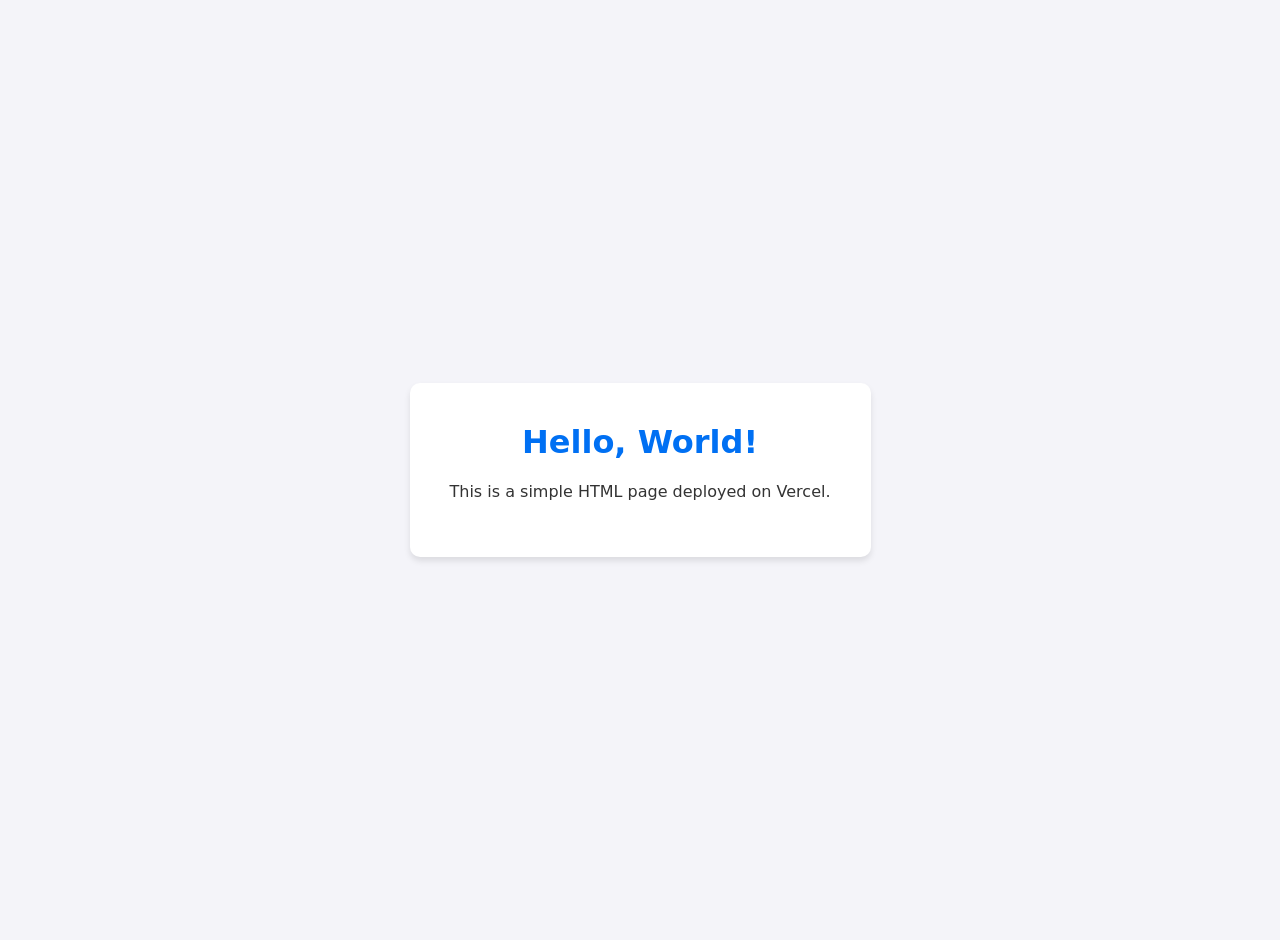
==== index.html @ 6331228d "Initial commit" ====
<!DOCTYPE html>
<html lang="en">
<head>
    <meta charset="UTF-8">
    <meta name="viewport" content="width=device-width, initial-scale=1.0">
    <title>My Simple Website</title>
    <style>
        body {
            font-family: system-ui, -apple-system, sans-serif;
            background-color: #f4f4f9;
            color: #333;
            display: flex;
            flex-direction: column;
            align-items: center;
            justify-content: center;
            height: 100vh;
            margin: 0;
            text-align: center;
            padding: 20px;
        }
        .container {
            background: white;
            padding: 40px;
            border-radius: 10px;
            box-shadow: 0 4px 6px rgba(0, 0, 0, 0.1);
            max-width: 600px;
        }
        h1 {
            color: #0070f3;
            margin-top: 0;
        }
    </style>
</head>
<body>

    <div class="container">
        <h1>Hello, World!</h1>
        <p>This is a simple HTML page deployed on Vercel.</p>
    </div>

</body>
</html>
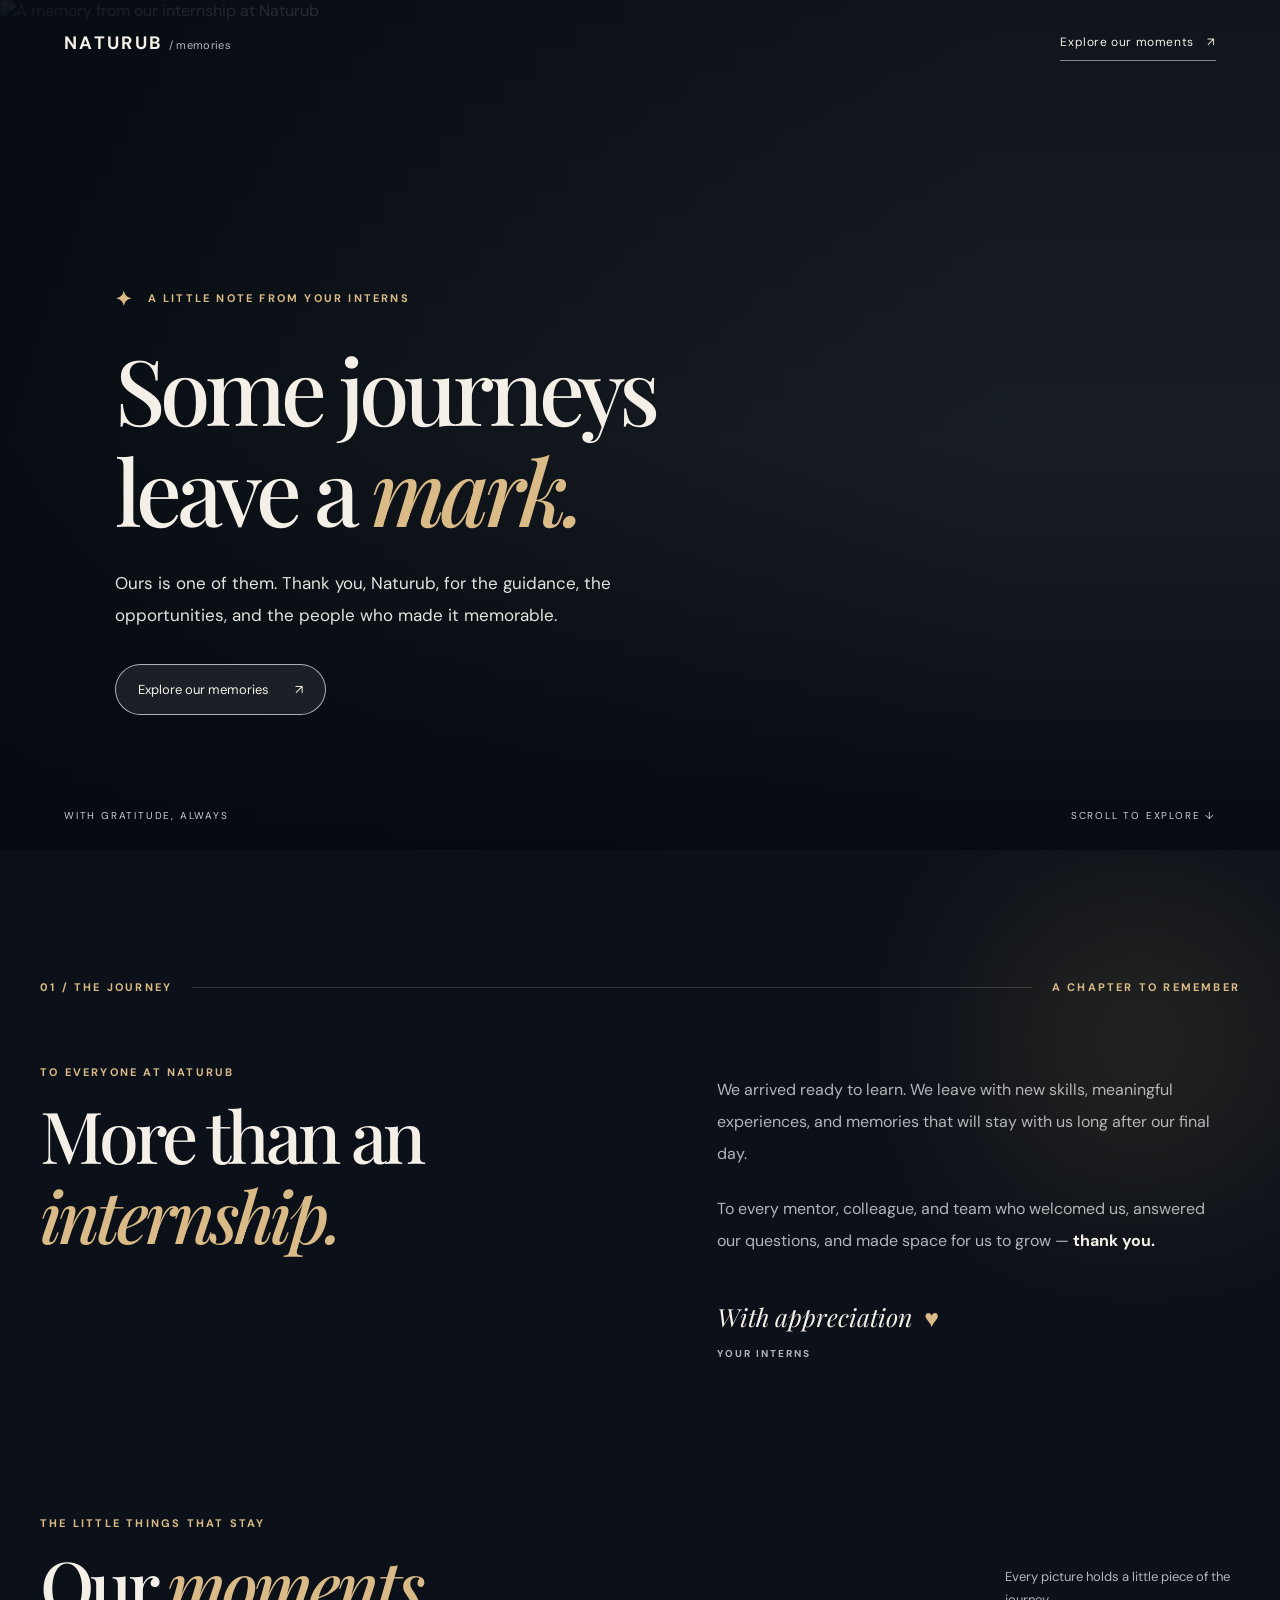
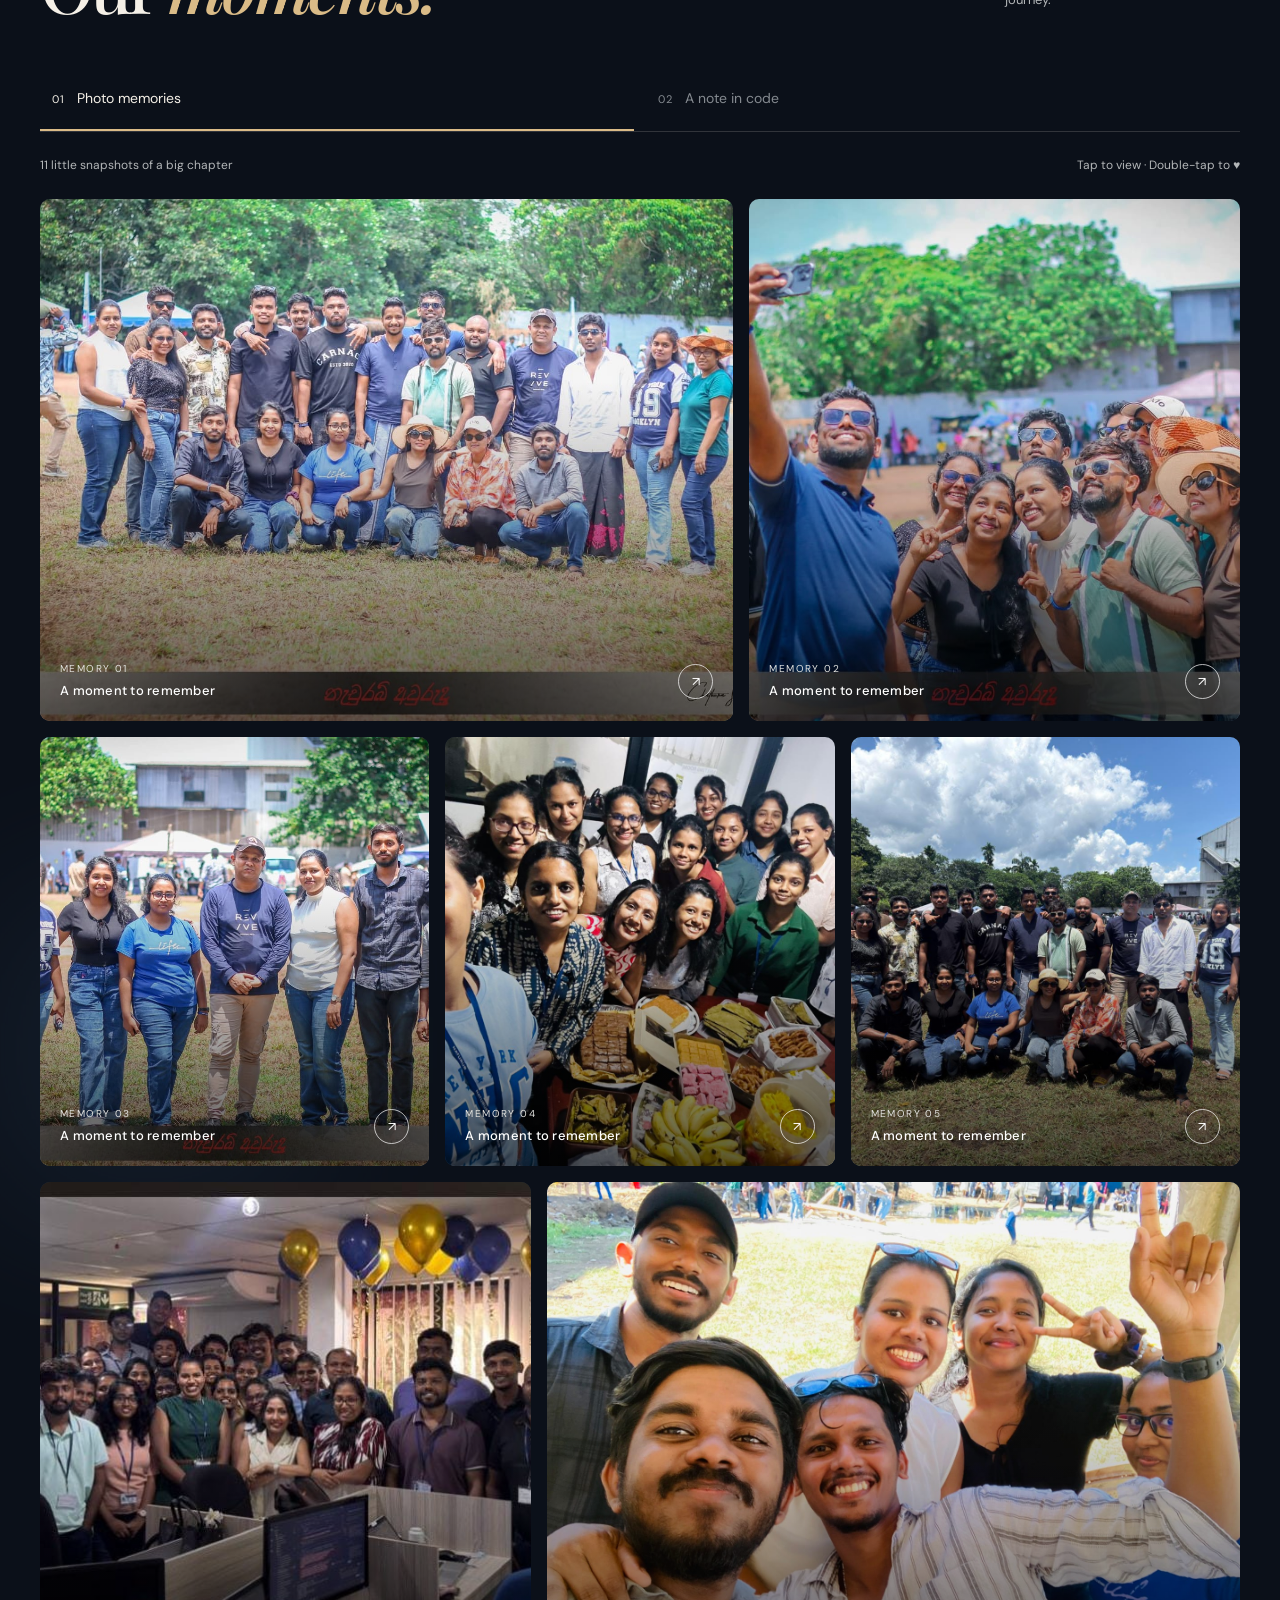
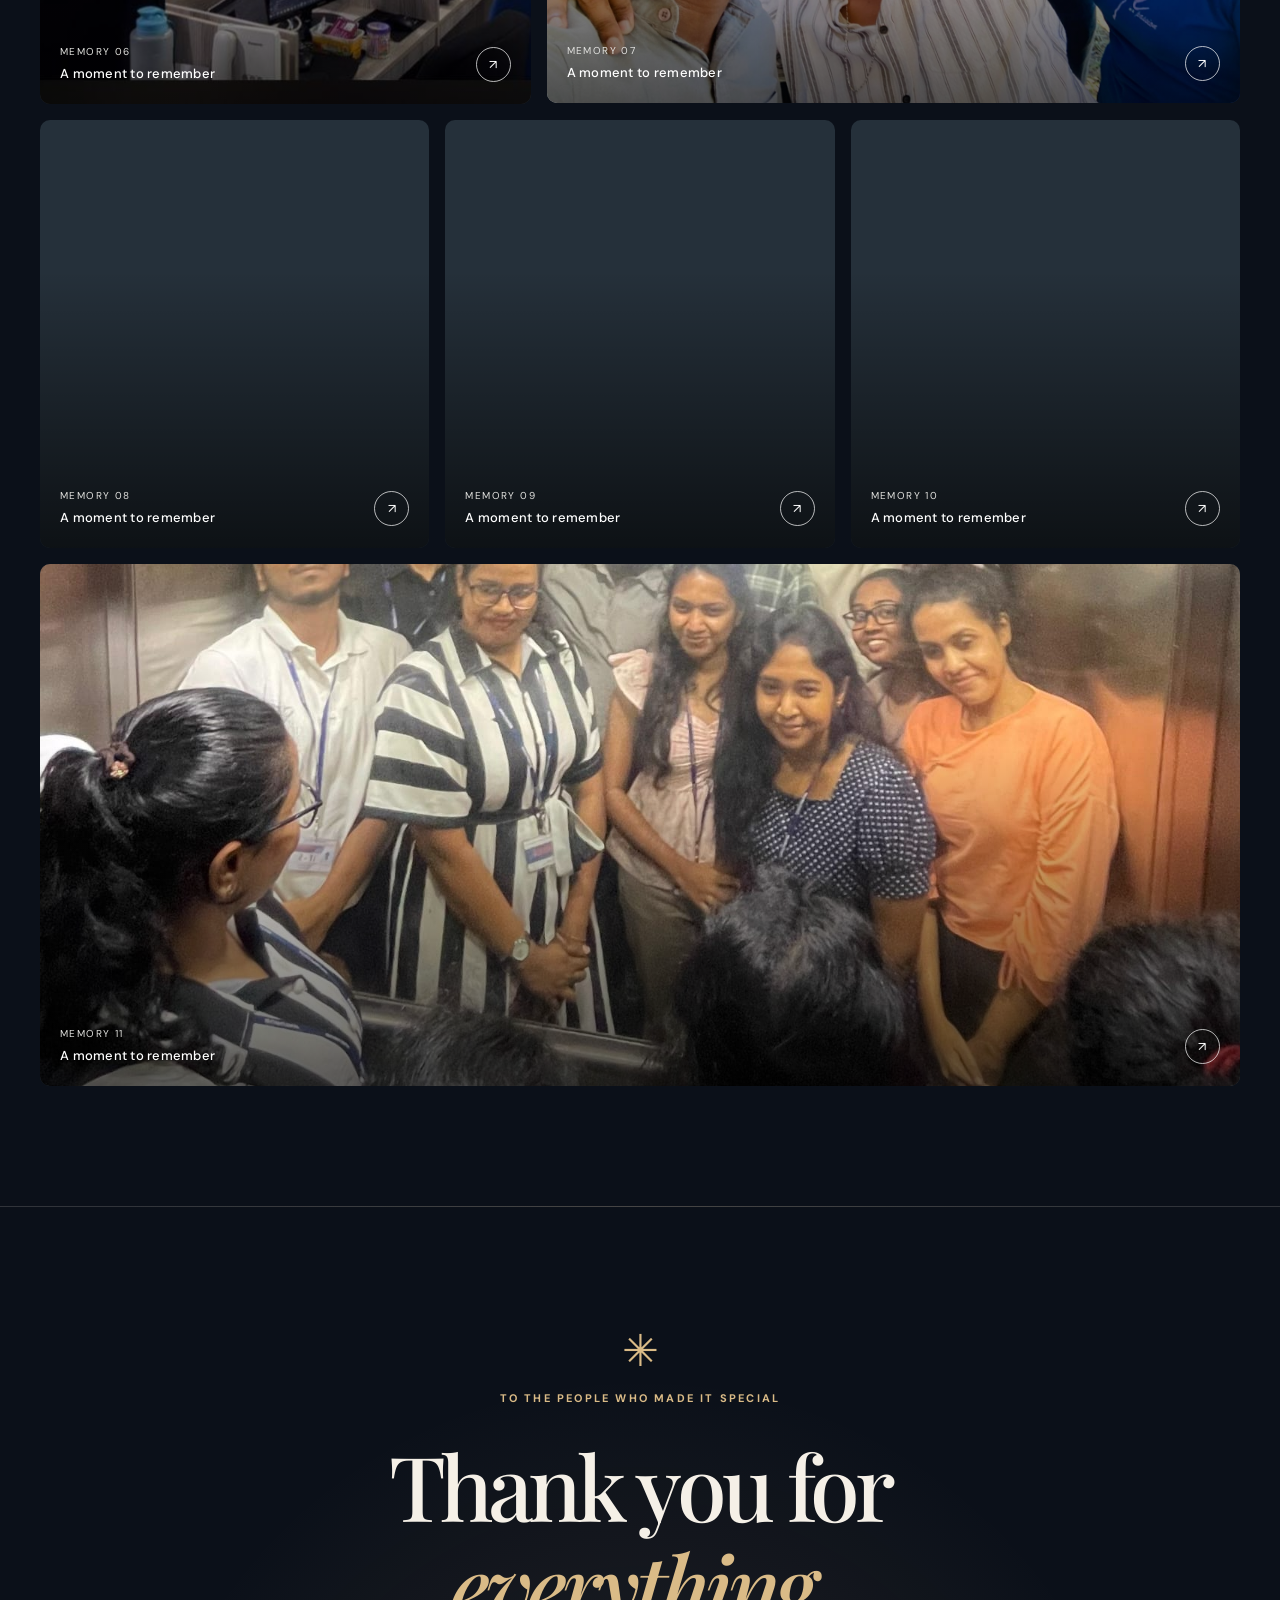
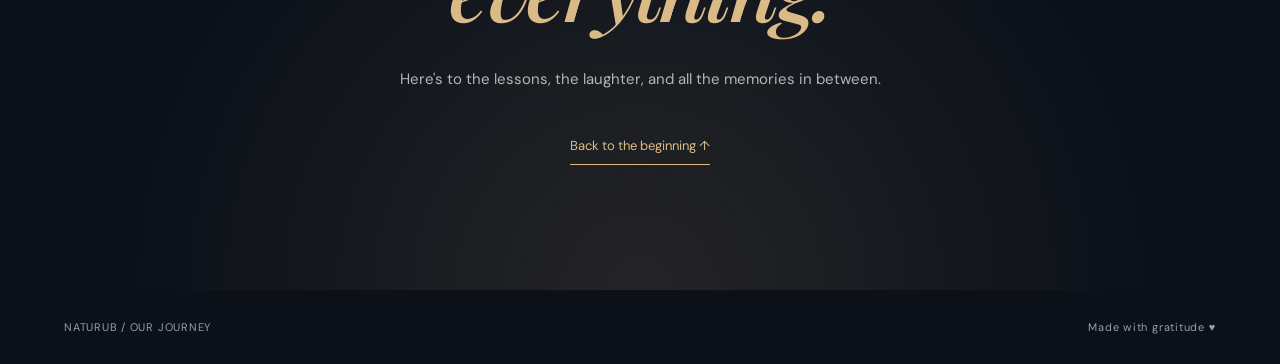
==== commit 8fea2687: "update page" ====
--- a/index.html
+++ b/index.html
@@ -1,42 +1,93 @@
-<!DOCTYPE html>
+<!doctype html>
 <html lang="en">
 <head>
-    <meta charset="UTF-8">
-    <meta name="viewport" content="width=device-width, initial-scale=1.0">
-    <title>My Simple Website</title>
-    <style>
-        body {
-            font-family: system-ui, -apple-system, sans-serif;
-            background-color: #f4f4f9;
-            color: #333;
-            display: flex;
-            flex-direction: column;
-            align-items: center;
-            justify-content: center;
-            height: 100vh;
-            margin: 0;
-            text-align: center;
-            padding: 20px;
-        }
-        .container {
-            background: white;
-            padding: 40px;
-            border-radius: 10px;
-            box-shadow: 0 4px 6px rgba(0, 0, 0, 0.1);
-            max-width: 600px;
-        }
-        h1 {
-            color: #0070f3;
-            margin-top: 0;
-        }
-    </style>
+  <meta charset="UTF-8" />
+  <meta name="viewport" content="width=device-width, initial-scale=1, viewport-fit=cover" />
+  <meta name="theme-color" content="#0b1019" />
+  <meta name="description" content="A small thank you to Naturub for being part of our internship journey." />
+  <title>Thank You, Naturub — Our Journey</title>
+  <link rel="preconnect" href="https://fonts.googleapis.com" />
+  <link rel="preconnect" href="https://fonts.gstatic.com" crossorigin />
+  <link href="https://fonts.googleapis.com/css2?family=DM+Sans:wght@400;500;600;700&family=Playfair+Display:ital,wght@0,500;0,600;1,500&display=swap" rel="stylesheet" />
+  <link rel="preload" as="image" href="/img-20.jpeg" />
+  <link rel="stylesheet" href="./style.css" />
+  <script defer src="https://cdn.jsdelivr.net/npm/gsap@3.15/dist/gsap.min.js"></script>
+  <script defer src="https://cdn.jsdelivr.net/npm/gsap@3.15/dist/ScrollTrigger.min.js"></script>
+  <script defer src="./script.js"></script>
 </head>
 <body>
+  <a class="skip-link" href="#main">Skip to content</a>
+  <div class="ambient ambient-one" aria-hidden="true"></div>
+  <div class="ambient ambient-two" aria-hidden="true"></div>
 
-    <div class="container">
-        <h1>Hello, World!</h1>
-        <p>This is a simple HTML page deployed on Vercel.</p>
-    </div>
+  <header class="site-header">
+    <a class="wordmark" href="#top" aria-label="Naturub thank-you page, back to top">NATURUB <span class="wordmark-suffix">/ memories</span></a>
+    <a class="header-link" href="#memories">Explore our moments <span aria-hidden="true">↗</span></a>
+  </header>
 
+  <main id="main">
+    <section class="hero" id="top" aria-labelledby="hero-title">
+      <img class="hero-photo" src="/img-20.jpeg" alt="A memory from our internship at Naturub" fetchpriority="high" />
+      <div class="hero-shade" aria-hidden="true"></div>
+      <div class="hero-content">
+        <p class="eyebrow hero-intro"><span class="tiny-spark" aria-hidden="true">✦</span> A little note from your interns</p>
+        <h1 id="hero-title">Some journeys<br />leave a <em>mark.</em></h1>
+        <p class="hero-copy">Ours is one of them. Thank you, Naturub, for the guidance, the opportunities, and the people who made it memorable.</p>
+        <a class="primary-link" href="#memories">Explore our memories <span aria-hidden="true">↗</span></a>
+      </div>
+      <div class="hero-bottom"><span>WITH GRATITUDE, ALWAYS</span><span>SCROLL TO EXPLORE ↓</span></div>
+    </section>
+
+    <section class="intro section-shell" aria-labelledby="intro-title">
+      <div class="intro-top reveal"><span class="section-index">01 / THE JOURNEY</span><span class="little-line" aria-hidden="true"></span><span class="section-index">A CHAPTER TO REMEMBER</span></div>
+      <div class="intro-layout">
+        <div class="reveal"><p class="eyebrow">To everyone at Naturub</p><h2 id="intro-title">More than an<br /><em>internship.</em></h2></div>
+        <div class="intro-right reveal"><p>We arrived ready to learn. We leave with new skills, meaningful experiences, and memories that will stay with us long after our final day.</p><p>To every mentor, colleague, and team who welcomed us, answered our questions, and made space for us to grow — <strong>thank you.</strong></p><div class="signature">With appreciation <span aria-hidden="true">♥</span><small>YOUR INTERNS</small></div></div>
+      </div>
+    </section>
+
+    <section class="memory-section section-shell" id="memories" aria-labelledby="memories-title">
+      <div class="memory-heading reveal"><div><p class="eyebrow">The little things that stay</p><h2 id="memories-title">Our <em>moments.</em></h2></div><p>Every picture holds a little piece of the journey.</p></div>
+      <div class="tab-bar" role="tablist" aria-label="Memory sections">
+        <button class="tab active" id="tab-gallery" type="button" role="tab" aria-selected="true" aria-controls="panel-gallery" data-tab="gallery">01 <span>Photo memories</span></button>
+        <button class="tab" id="tab-note" type="button" role="tab" aria-selected="false" aria-controls="panel-note" data-tab="note" tabindex="-1">02 <span>A note in code</span></button>
+        <span class="tab-indicator" aria-hidden="true"></span>
+      </div>
+
+      <div class="tab-panel" id="panel-gallery" role="tabpanel" aria-labelledby="tab-gallery" tabindex="0">
+        <div class="gallery-instructions"><span>11 little snapshots of a big chapter</span><span>Tap to view · Double-tap to ♥</span></div>
+        <div class="gallery" id="gallery" aria-label="Internship photo gallery"></div>
+      </div>
+
+      <div class="tab-panel terminal-panel" id="panel-note" role="tabpanel" aria-labelledby="tab-note" tabindex="0" hidden>
+        <div class="terminal-intro">
+          <p class="eyebrow">To every mentor and colleague</p>
+          <h3>Our gratitude, <em>in code.</em></h3>
+          <p>A little message for the people who helped us learn, grow and feel welcome.</p>
+        </div>
+        <div class="terminal-window" aria-label="An animated terminal displaying our thank-you message">
+          <div class="terminal-toolbar">
+            <span class="terminal-dots" aria-hidden="true"><i></i><i></i><i></i></span>
+            <span>naturub / gratitude.cmd</span>
+            <span class="terminal-status"><span class="terminal-status-dot" aria-hidden="true"></span> LIVE</span>
+          </div>
+          <div class="terminal-content">
+            <p class="terminal-prompt"><span class="prompt-arrow" aria-hidden="true">❯</span> naturub --show-gratitude</p>
+            <pre class="terminal-text"><code id="typed-message" aria-label="A little message from all of us, thanking our mentors for their guidance, patience, knowledge and kindness."></code><span class="terminal-cursor" aria-hidden="true">▌</span></pre>
+          </div>
+          <div class="terminal-footer"><span>WITH GRATITUDE · FROM YOUR INTERNS</span><button type="button" id="replay-typing" aria-label="Replay the thank-you message typing animation">↻ Replay</button></div>
+        </div>
+        <p class="terminal-footnote">Not every lesson is written in code. Some stay with us for life. ♥</p>
+      </div>
+    </section>
+
+    <section class="closing section-shell reveal" aria-labelledby="closing-title"><span class="closing-spark" aria-hidden="true">✳</span><p class="eyebrow">To the people who made it special</p><h2 id="closing-title">Thank you for<br /><em>everything.</em></h2><p>Here's to the lessons, the laughter, and all the memories in between.</p><a href="#top" class="back-top">Back to the beginning ↑</a></section>
+  </main>
+  <footer class="footer"><span>NATURUB / OUR JOURNEY</span><span>Made with gratitude ♥</span></footer>
+
+  <dialog class="lightbox" id="lightbox" aria-label="Photo viewer">
+    <div class="lightbox-shell"><div class="lightbox-top"><span id="lightbox-count">01 / 11</span><button id="close-lightbox" class="icon-button" type="button" aria-label="Close photo viewer">✕</button></div><div class="lightbox-stage"><button id="prev-photo" class="viewer-arrow previous" type="button" aria-label="Previous photo">←</button><div class="viewer-image-wrap" id="viewer-image-wrap"><img id="lightbox-image" alt="" draggable="false" /><span id="viewer-heart" class="viewer-heart" aria-hidden="true">♥</span></div><button id="next-photo" class="viewer-arrow next" type="button" aria-label="Next photo">→</button></div><div class="lightbox-bottom"><span id="lightbox-caption">A moment to remember</span><span>Swipe to explore</span></div></div>
+  </dialog>
+  <div class="sr-only" id="live-status" aria-live="polite"></div>
 </body>
-</html>+</html>
--- a/style.css
+++ b/style.css
@@ -0,0 +1,1030 @@
+:root {
+  color-scheme:dark;
+  --bg:#0b1019;
+  --panel:#141c29;
+  --cream:#f5f0e7;
+  --muted:#b3b6b8;
+  --gold:#dabb87;
+  --line:rgba(245,240,231,.16);
+  --serif:"Playfair Display",Georgia,serif;
+  --sans:"DM Sans",Arial,sans-serif
+}
+* {
+  box-sizing:border-box
+}
+html {
+  scroll-behavior:smooth;
+  scroll-padding-top:88px
+}
+body {
+  margin:0;
+  min-width:320px;
+  background:var(--bg);
+  color:var(--cream);
+  font-family:var(--sans);
+  -webkit-font-smoothing:antialiased
+}
+body.modal-open {
+  overflow:hidden
+}
+button,a {
+  -webkit-tap-highlight-color:transparent
+}
+button {
+  font:inherit
+}
+a {
+  color:inherit;
+  text-decoration:none
+}
+img {
+  display:block;
+  max-width:100%
+}
+button:focus-visible,a:focus-visible,.tab-panel:focus-visible {
+  outline:2px solid var(--gold);
+  outline-offset:4px
+}
+::selection {
+  background:var(--gold);
+  color:var(--bg)
+}
+.sr-only {
+  position:absolute;
+  width:1px;
+  height:1px;
+  padding:0;
+  margin:-1px;
+  overflow:hidden;
+  clip:rect(0,0,0,0);
+  white-space:nowrap;
+  border:0
+}
+.skip-link {
+  position:fixed;
+  z-index:99;
+  top:-100px;
+  left:16px;
+  padding:12px;
+  background:var(--cream);
+  color:var(--bg)
+}
+.skip-link:focus {
+  top:12px
+}
+.ambient {
+  position:absolute;
+  pointer-events:none;
+  filter:blur(90px);
+  z-index:-1;
+  opacity:.25
+}
+.ambient-one {
+  width:280px;
+  height:280px;
+  background:#75623d;
+  top:900px;
+  right:0
+}
+.ambient-two {
+  width:300px;
+  height:300px;
+  background:#304a64;
+  top:2500px;
+  left:0
+}
+.site-header {
+  position:absolute;
+  z-index:10;
+  top:0;
+  left:0;
+  right:0;
+  display:flex;
+  align-items:center;
+  justify-content:space-between;
+  gap:12px;
+  padding:24px clamp(20px,5vw,84px)
+}
+.wordmark {
+  font-size:18px;
+  letter-spacing:.16em;
+  font-weight:700;
+  white-space:nowrap
+}
+.wordmark-star {
+  color:var(--gold);
+  margin:0 1px;
+  font-size:15px
+}
+.wordmark-suffix {
+  font-size:11px;
+  letter-spacing:.03em;
+  font-weight:400;
+  color:rgba(255,255,255,.7)
+}
+.header-link {
+  font-size:12px;
+  letter-spacing:.05em;
+  padding:10px 0;
+  border-bottom:1px solid rgba(255,255,255,.5)
+}
+.header-link span {
+  margin-left:10px
+}
+.hero {
+  position:relative;
+  display:flex;
+  align-items:flex-end;
+  min-height:min(850px,100svh);
+  overflow:hidden;
+  background:#232a2e;
+  isolation:isolate
+}
+.hero-photo,.hero-shade {
+  position:absolute;
+  inset:0;
+  width:100%;
+  height:100%
+}
+.hero-photo {
+  object-fit:cover;
+  object-position:center 45%;
+  z-index:-2
+}
+.hero-shade {
+  z-index:-1;
+  background:linear-gradient(90deg,rgba(5,10,17,.89),rgba(5,10,17,.37) 78%),linear-gradient(0deg,rgba(5,10,17,.93),transparent 48%,rgba(5,10,17,.48))
+}
+.hero-content {
+  width:min(100%,900px);
+  padding:165px clamp(22px,9vw,145px) 135px
+}
+.eyebrow,.section-index {
+  font-size:11px;
+  letter-spacing:.2em;
+  text-transform:uppercase;
+  font-weight:700;
+  color:var(--gold)
+}
+.hero-intro {
+  margin:0 0 26px
+}
+.tiny-spark {
+  font-size:20px;
+  vertical-align:middle;
+  margin-right:8px
+}
+.hero h1,h2,.closing h2 {
+  font-family:var(--serif);
+  font-weight:500;
+  letter-spacing:-.055em;
+  line-height:1.12
+}
+.hero h1 {
+  font-size:clamp(54px,7.1vw,112px);
+  margin:0;
+  white-space:nowrap
+}
+.hero em,h2 em,.closing em {
+  font-weight:500;
+  color:var(--gold)
+}
+.hero-copy {
+  font-size:clamp(14px,1.35vw,17px);
+  line-height:1.85;
+  color:#e5e3e0;
+  max-width:520px;
+  margin:27px 0 33px
+}
+.primary-link {
+  display:inline-flex;
+  align-items:center;
+  gap:26px;
+  border:1px solid rgba(255,255,255,.65);
+  border-radius:50px;
+  padding:16px 22px;
+  background:rgba(255,255,255,.08);
+  backdrop-filter:blur(8px);
+  font-size:13px;
+  transition:background .25s,color .25s,transform .25s
+}
+.primary-link:hover {
+  background:var(--cream);
+  color:var(--bg);
+  transform:translateY(-3px)
+}
+.hero-bottom {
+  position:absolute;
+  bottom:28px;
+  left:clamp(22px,5vw,84px);
+  right:clamp(22px,5vw,84px);
+  display:flex;
+  justify-content:space-between;
+  gap:20px;
+  font-size:10px;
+  letter-spacing:.18em;
+  color:rgba(255,255,255,.8)
+}
+.section-shell {
+  width:min(1200px,calc(100% - 72px));
+  margin:0 auto
+}
+.intro {
+  padding-top:130px;
+  padding-bottom:145px
+}
+.intro-top {
+  display:flex;
+  align-items:center;
+  gap:20px
+}
+.little-line {
+  height:1px;
+  background:var(--line);
+  flex:1
+}
+.intro-layout {
+  display:grid;
+  grid-template-columns:1.1fr 1fr;
+  gap:clamp(40px,8vw,120px);
+  margin-top:60px
+}
+.intro h2,.memory-heading h2,.code-heading h2 {
+  font-size:clamp(46px,5.6vw,78px);
+  margin:15px 0 0
+}
+.intro-right {
+  padding-top:20px;
+  max-width:510px
+}
+.intro-right p {
+  color:var(--muted);
+  line-height:2;
+  font-size:16px;
+  margin:0 0 23px
+}
+.intro-right strong {
+  color:var(--cream)
+}
+.signature {
+  margin-top:43px;
+  font-family:var(--serif);
+  font-style:italic;
+  font-size:25px
+}
+.signature span {
+  color:var(--gold);
+  padding-left:5px
+}
+.signature small {
+  display:block;
+  font:700 10px var(--sans);
+  letter-spacing:.2em;
+  color:var(--muted);
+  margin-top:14px
+}
+.memory-section {
+  padding-bottom:120px;
+  scroll-margin-top:30px
+}
+.memory-heading {
+  display:flex;
+  align-items:end;
+  justify-content:space-between;
+  gap:25px;
+  margin-bottom:42px
+}
+.memory-heading h2 {
+  margin-top:14px
+}
+.memory-heading>p {
+  color:var(--muted);
+  max-width:235px;
+  line-height:1.8;
+  font-size:13px
+}
+.tab-bar {
+  position:relative;
+  display:flex;
+  gap:12px;
+  overflow:hidden;
+  border-bottom:1px solid var(--line);
+  margin-bottom:24px
+}
+.tab {
+  flex:1;
+  text-align:left;
+  border:0;
+  background:transparent;
+  color:#858a90;
+  cursor:pointer;
+  padding:20px 12px 22px;
+  font-size:11px;
+  letter-spacing:.1em;
+  transition:color .2s;
+  min-height:65px
+}
+.tab span {
+  display:inline-block;
+  margin-left:8px;
+  font-size:14px;
+  letter-spacing:0
+}
+.tab.active {
+  color:var(--cream)
+}
+.tab-indicator {
+  position:absolute;
+  height:2px;
+  bottom:0;
+  left:0;
+  width:calc(50% - 6px);
+  background:var(--gold);
+  transition:transform .35s cubic-bezier(.2,.8,.2,1)
+}
+.tab-bar:has(#tab-note.active) .tab-indicator {
+  transform:translateX(calc(100% + 12px))
+}
+.tab-panel[hidden] {
+  display:none!important
+}
+.gallery-instructions {
+  display:flex;
+  justify-content:space-between;
+  gap:12px;
+  color:var(--muted);
+  font-size:12px;
+  line-height:1.6;
+  margin-bottom:24px
+}
+.gallery {
+  display:grid;
+  grid-template-columns:repeat(12,minmax(0,1fr));
+  gap:16px
+}
+.photo-card {
+  position:relative;
+  grid-column:span 4;
+  aspect-ratio:4/4.4;
+  margin:0;
+  background:#25303a;
+  overflow:hidden;
+  border-radius:10px
+}
+.photo-card:nth-child(1),.photo-card:nth-child(7) {
+  grid-column:span 7;
+  aspect-ratio:1.33
+}
+.photo-card:nth-child(2),.photo-card:nth-child(6) {
+  grid-column:span 5;
+  aspect-ratio:.94
+}
+.photo-card:nth-child(11) {
+  grid-column:span 12;
+  aspect-ratio:2.3
+}
+.photo-card:before {
+  content:"";
+  position:absolute;
+  inset:0;
+  background:linear-gradient(110deg,#202b36 8%,#374450 18%,#202b36 33%);
+  background-size:200% 100%;
+  animation:shimmer 1.3s linear infinite
+}
+.photo-card.loaded:before,.photo-card.is-error:before {
+  display:none
+}
+.photo-open {
+  display:block;
+  width:100%;
+  height:100%;
+  padding:0;
+  border:0;
+  background:none;
+  color:#fff;
+  cursor:zoom-in;
+  position:relative;
+  touch-action:manipulation
+}
+.photo-open img {
+  height:100%;
+  width:100%;
+  object-fit:cover;
+  opacity:0;
+  transition:opacity .45s,transform .8s cubic-bezier(.2,.7,.2,1)
+}
+.photo-card.loaded img {
+  opacity:1
+}
+.photo-card:hover img {
+  transform:scale(1.065)
+}
+.photo-open:after {
+  content:"";
+  position:absolute;
+  inset:35% 0 0;
+  background:linear-gradient(transparent,rgba(0,0,0,.64));
+  pointer-events:none
+}
+.photo-caption {
+  position:absolute;
+  bottom:22px;
+  left:20px;
+  right:20px;
+  z-index:1;
+  display:flex;
+  justify-content:space-between;
+  align-items:end;
+  gap:15px;
+  text-align:left;
+  font-size:13px;
+  letter-spacing:.02em
+}
+.photo-caption b {
+  font-weight:500
+}
+.photo-caption small {
+  display:block;
+  font-size:10px;
+  color:#e2e2df;
+  letter-spacing:.14em;
+  margin-bottom:7px
+}
+.photo-caption .expand {
+  height:35px;
+  width:35px;
+  border:1px solid rgba(255,255,255,.7);
+  border-radius:50%;
+  display:grid;
+  place-items:center;
+  flex-shrink:0
+}
+.heart-burst,.viewer-heart {
+  position:absolute;
+  top:50%;
+  left:50%;
+  transform:translate(-50%,-50%) scale(0);
+  font-size:clamp(70px,9vw,120px);
+  line-height:1;
+  color:#ff718f;
+  z-index:3;
+  pointer-events:none;
+  text-shadow:0 10px 35px rgba(0,0,0,.3)
+}
+.heart-burst.burst,.viewer-heart.burst {
+  animation:heart-pop .8s ease-out both
+}
+.photo-error {
+  display:none;
+  position:absolute;
+  inset:0;
+  align-items:center;
+  justify-content:center;
+  font-size:13px;
+  color:var(--cream);
+  text-align:center;
+  padding:20px
+}
+.photo-card.is-error .photo-error {
+  display:flex
+}
+.photo-card.is-error .photo-caption {
+  display:none
+}
+@keyframes shimmer {
+  to {
+    background-position-x:-200%
+  }
+}
+@keyframes heart-pop {
+  0% {
+    transform:translate(-50%,-50%) scale(0);
+    opacity:0
+  }
+  35% {
+    transform:translate(-50%,-50%) scale(1.25);
+    opacity:1
+  }
+  65% {
+    transform:translate(-50%,-60%) scale(1)
+  }
+  100% {
+    transform:translate(-50%,-100%) scale(.7);
+    opacity:0
+  }
+}
+.note-panel {
+  padding:25px 0 0
+}
+.letter {
+  position:relative;
+  max-width:850px;
+  margin:auto;
+  padding:clamp(32px,7vw,90px);
+  border:1px solid rgba(218,187,135,.32);
+  background:radial-gradient(circle at top right,rgba(218,187,135,.11),transparent 60%),#131b26;
+  border-radius:12px
+}
+.letter-mark {
+  position:absolute;
+  right:40px;
+  top:0;
+  font:140px var(--serif);
+  color:rgba(218,187,135,.18)
+}
+.letter h3 {
+  font:500 clamp(36px,5vw,58px) var(--serif);
+  margin:25px 0
+}
+.letter>p:not(.eyebrow) {
+  font-size:clamp(14px,1.45vw,17px);
+  line-height:2;
+  color:#d0d0d0;
+  position:relative
+}
+.letter .letter-closing {
+  margin-top:42px;
+  color:var(--cream)!important
+}
+.letter-closing strong {
+  font:italic 30px var(--serif);
+  color:var(--gold)
+}
+.code-section {
+  display:grid;
+  grid-template-columns:1fr 1fr;
+  gap:80px;
+  align-items:center;
+  padding-top:60px;
+  padding-bottom:165px
+}
+.code-card {
+  overflow:hidden;
+  min-width:0;
+  border-radius:14px;
+  border:1px solid rgba(218,187,135,.23);
+  background:#111a26;
+  box-shadow:0 25px 75px rgba(0,0,0,.3)
+}
+.code-toolbar {
+  height:48px;
+  display:flex;
+  align-items:center;
+  justify-content:space-between;
+  padding:0 20px;
+  background:#1c2633;
+  color:#aeb7c2;
+  font:12px monospace
+}
+.traffic-dots {
+  display:flex;
+  gap:6px
+}
+.traffic-dots i {
+  width:9px;
+  height:9px;
+  border-radius:50%;
+  background:#ea7772
+}
+.traffic-dots i:nth-child(2) {
+  background:#e3bd73
+}
+.traffic-dots i:nth-child(3) {
+  background:#83bb91
+}
+.code-body {
+  padding:25px clamp(16px,3.5vw,35px);
+  font:clamp(11px,1.4vw,16px)/1.8 Consolas,"Courier New",monospace;
+  white-space:nowrap;
+  overflow-x:auto
+}
+.code-body p {
+  margin:0
+}
+.code-purple {
+  color:#c5adfa
+}
+.code-gold {
+  color:var(--gold)
+}
+.code-green {
+  color:#9ccfb9
+}
+.code-indent {
+  padding-left:25px
+}
+.code-comment {
+  margin-top:23px!important;
+  color:#75889a
+}
+.code-typed {
+  color:#e8bb80;
+  min-height:1.8em
+}
+.cursor {
+  animation:blink .8s steps(1) infinite
+}
+@keyframes blink {
+  50% {
+    opacity:0
+  }
+}
+.closing {
+  position:relative;
+  overflow:hidden;
+  max-width:none;
+  width:100%;
+  padding:115px 20px 125px;
+  text-align:center;
+  background:radial-gradient(circle at 50% 100%,rgba(218,187,135,.12),transparent 55%);
+  border-top:1px solid var(--line)
+}
+.closing-spark {
+  color:var(--gold);
+  font-size:44px
+}
+.closing h2 {
+  font-size:clamp(55px,7vw,100px);
+  margin:30px 0
+}
+.closing>p:not(.eyebrow) {
+  color:var(--muted);
+  font-size:15px;
+  line-height:1.9
+}
+.back-top {
+  display:inline-block;
+  margin-top:28px;
+  border-bottom:1px solid var(--gold);
+  padding-bottom:10px;
+  color:var(--gold);
+  font-size:13px
+}
+.footer {
+  padding:30px clamp(20px,5vw,80px);
+  display:flex;
+  justify-content:space-between;
+  gap:15px;
+  font-size:11px;
+  color:#969ea8;
+  letter-spacing:.07em
+}
+.lightbox {
+  position:fixed;
+  inset:0;
+  width:100%;
+  height:100%;
+  max-width:none;
+  max-height:none;
+  border:0;
+  margin:0;
+  padding:0;
+  background:#080d14;
+  color:white
+}
+.lightbox::backdrop {
+  background:rgba(0,0,0,.9)
+}
+.lightbox[open] {
+  display:block
+}
+.lightbox-shell {
+  height:100%;
+  height:100dvh;
+  display:flex;
+  flex-direction:column;
+  padding:max(14px,env(safe-area-inset-top)) max(14px,env(safe-area-inset-right)) max(14px,env(safe-area-inset-bottom)) max(14px,env(safe-area-inset-left))
+}
+.lightbox-top,.lightbox-bottom {
+  display:flex;
+  justify-content:space-between;
+  align-items:center;
+  min-height:50px;
+  gap:12px;
+  font-size:12px;
+  color:#d2d0ca;
+  letter-spacing:.07em
+}
+.icon-button,.viewer-arrow {
+  background:rgba(255,255,255,.1);
+  border:1px solid rgba(255,255,255,.25);
+  color:white;
+  cursor:pointer;
+  display:grid;
+  place-items:center;
+  border-radius:50%;
+  flex-shrink:0
+}
+.icon-button {
+  height:42px;
+  width:42px
+}
+.viewer-arrow {
+  height:44px;
+  width:44px;
+  font-size:19px
+}
+.lightbox-stage {
+  flex:1;
+  min-height:0;
+  display:flex;
+  justify-content:space-between;
+  align-items:center;
+  gap:15px
+}
+.viewer-image-wrap {
+  position:relative;
+  display:grid;
+  place-items:center;
+  min-width:0;
+  min-height:0;
+  flex:1;
+  height:100%;
+  touch-action:pan-y
+}
+.viewer-image-wrap img {
+  max-width:100%;
+  max-height:100%;
+  width:auto;
+  height:auto;
+  object-fit:contain;
+  border-radius:4px;
+  user-select:none
+}
+.lightbox-bottom span:last-child {
+  color:#858e9a
+}
+.viewer-heart {
+  font-size:90px
+}
+@media(max-width:800px) {
+  .hero-content {
+    padding-left:35px;
+    padding-right:35px
+  }
+  .intro-layout,.code-section {
+    grid-template-columns:1fr;
+    gap:30px
+  }
+  .intro-right {
+    padding-top:0
+  }
+  .intro {
+    padding-top:90px;
+    padding-bottom:110px
+  }
+  .code-section {
+    padding-top:25px;
+    padding-bottom:100px
+  }
+  .gallery {
+    gap:11px
+  }
+  .memory-heading>p {
+    max-width:185px
+  }
+  .photo-caption {
+    bottom:15px;
+    left:14px;
+    right:14px
+  }
+  .photo-caption .expand {
+    height:29px;
+    width:29px
+  }
+}
+@media(max-width:600px) {
+  .site-header {
+    padding:21px
+  }
+  .wordmark {
+    font-size:15px;
+    letter-spacing:.1em
+  }
+  .wordmark-suffix {
+    font-size:9px
+  }
+  .header-link {
+    font-size:0;
+    border:1px solid rgba(255,255,255,.65);
+    border-radius:50%;
+    width:36px;
+    height:36px;
+    display:grid;
+    place-items:center;
+    padding:0
+  }
+  .header-link span {
+    font-size:18px;
+    margin:0
+  }
+  .hero {
+    min-height:88svh
+  }
+  .hero-photo {
+    object-position:52% center
+  }
+  .hero-shade {
+    background:linear-gradient(0deg,rgba(5,10,17,.96) 0%,rgba(5,10,17,.72) 48%,rgba(5,10,17,.25) 100%)
+  }
+  .hero-content {
+    padding:135px 23px 118px
+  }
+  .hero h1 {
+    font-size:clamp(41px,11.2vw,64px);
+    white-space:normal
+  }
+  .hero-copy {
+    font-size:14px;
+    margin:22px 0 27px
+  }
+  .hero-bottom {
+    left:23px;
+    right:23px;
+    bottom:20px;
+    font-size:8px
+  }
+  .section-shell {
+    width:calc(100% - 38px)
+  }
+  .intro {
+    padding-top:72px;
+    padding-bottom:100px
+  }
+  .intro-top {
+    gap:10px
+  }
+  .section-index {
+    font-size:8px;
+    letter-spacing:.1em
+  }
+  .intro-layout {
+    margin-top:40px
+  }
+  .intro h2,.memory-heading h2,.code-heading h2 {
+    font-size:clamp(43px,11vw,60px)
+  }
+  .intro-right p {
+    font-size:14px;
+    line-height:1.9
+  }
+  .memory-heading {
+    align-items:start;
+    flex-direction:column;
+    gap:5px;
+    margin-bottom:25px
+  }
+  .memory-heading>p {
+    max-width:100%
+  }
+  .tab {
+    padding:15px 6px;
+    font-size:9px;
+    letter-spacing:0
+  }
+  .tab span {
+    font-size:12px;
+    margin-left:3px
+  }
+  .tab-bar {
+    gap:5px
+  }
+  .tab-indicator {
+    width:calc(50% - 2.5px)
+  }
+  .tab-bar:has(#tab-note.active) .tab-indicator {
+    transform:translateX(calc(100% + 5px))
+  }
+  .gallery-instructions {
+    font-size:10px;
+    align-items:start;
+    flex-direction:column;
+    gap:4px
+  }
+  .gallery {
+    grid-template-columns:repeat(2,minmax(0,1fr));
+    gap:10px
+  }
+  .photo-card,.photo-card:nth-child(1),.photo-card:nth-child(2),.photo-card:nth-child(6),.photo-card:nth-child(7) {
+    grid-column:span 1;
+    aspect-ratio:.83
+  }
+  .photo-card:nth-child(1),.photo-card:nth-child(6),.photo-card:nth-child(11) {
+    grid-column:span 2;
+    aspect-ratio:1.35
+  }
+  .photo-caption {
+    bottom:11px;
+    left:11px;
+    right:11px;
+    font-size:11px
+  }
+  .photo-caption small {
+    font-size:8px;
+    margin-bottom:4px
+  }
+  .photo-caption .expand {
+    width:25px;
+    height:25px
+  }
+  .memory-section {
+    padding-bottom:75px
+  }
+  .letter {
+    padding:34px 23px
+  }
+  .letter-mark {
+    right:15px
+  }
+  .letter>p:not(.eyebrow) {
+    font-size:14px
+  }
+  .code-heading h2 {
+    margin-bottom:20px
+  }
+  .code-body {
+    font-size:11px
+  }
+  .code-indent {
+    padding-left:14px
+  }
+  .closing {
+    padding:90px 20px
+  }
+  .closing h2 {
+    font-size:clamp(48px,12vw,70px)
+  }
+  .footer {
+    font-size:9px;
+    flex-direction:column;
+    text-align:center
+  }
+  .lightbox-stage {
+    gap:3px;
+    position:relative
+  }
+  .viewer-arrow {
+    position:absolute;
+    bottom:8px;
+    z-index:2;
+    height:42px;
+    width:42px;
+    background:rgba(8,13,20,.8)
+  }
+  .previous {
+    left:5px
+  }
+  .next {
+    right:5px
+  }
+  .lightbox-bottom {
+    padding-bottom:46px;
+    font-size:10px
+  }
+  .lightbox-bottom span:last-child {
+    display:none
+  }
+}
+@media(prefers-reduced-motion:reduce) {
+  *,*:before,*:after {
+    scroll-behavior:auto!important;
+    animation-duration:.01ms!important;
+    animation-iteration-count:1!important;
+    transition-duration:.01ms!important
+  }
+}
+
+/* ===== Terminal thank-you: second gallery tab ===== */
+.wordmark { letter-spacing: .13em; }
+.terminal-panel { padding: clamp(12px, 3vw, 30px) 0 12px; }
+.terminal-intro { margin: 0 auto 30px; max-width: 850px; }
+.terminal-intro h3 { font: 500 clamp(34px, 5vw, 62px)/1.16 var(--serif); letter-spacing: -.04em; margin: 13px 0; }
+.terminal-intro h3 em { color: var(--gold); }
+.terminal-intro > p:last-child { color: var(--muted); line-height: 1.8; font-size: 14px; }
+.terminal-window { margin: 0 auto; max-width: 850px; border-radius: 16px; overflow: hidden; border: 1px solid rgba(218,187,135,.32); background: #09121b; box-shadow: 0 24px 80px rgba(0,0,0,.35); }
+.terminal-toolbar { display: flex; justify-content: space-between; align-items: center; gap: 10px; padding: 16px clamp(13px, 3vw, 22px); font: 11px/1.3 ui-monospace, SFMono-Regular, Consolas, monospace; color: #bcc7d2; background: #1c2633; }
+.terminal-dots { display: flex; flex-shrink: 0; gap: 6px; }
+.terminal-dots i { width: 9px; height: 9px; border-radius: 50%; background: #ea7772; }
+.terminal-dots i:nth-child(2) { background: #e3bd73; }
+.terminal-dots i:nth-child(3) { background: #83bb91; }
+.terminal-status { color: #93cda8; white-space: nowrap; }
+.terminal-status-dot { display: inline-block; width: 6px; height: 6px; margin-right: 4px; background: #91cba5; border-radius: 50%; }
+.terminal-content { min-height: 440px; padding: clamp(18px,4vw,36px); }
+.terminal-prompt { margin: 0 0 23px; font: clamp(11px, 1.6vw, 14px)/1.5 ui-monospace, SFMono-Regular, Consolas, monospace; color: #a4d4b0; overflow-wrap: anywhere; }
+.prompt-arrow { color: var(--gold); margin-right: 7px; }
+.terminal-text { margin: 0; white-space: pre-wrap; overflow-wrap: anywhere; word-break: normal; color: #e2e8ee; font: clamp(11px, 1.65vw, 15px)/1.8 ui-monospace, SFMono-Regular, Consolas, "Courier New", monospace; tab-size: 2; }
+.terminal-text code { font: inherit; }
+.terminal-cursor { color: var(--gold); animation: blink .85s steps(1,end) infinite; }
+.terminal-footer { display: flex; align-items: center; justify-content: space-between; gap: 12px; padding: 15px clamp(16px,4vw,36px); border-top: 1px solid rgba(255,255,255,.09); font: 10px/1.4 ui-monospace, SFMono-Regular, Consolas, monospace; letter-spacing: .06em; color: #a7b7c4; }
+.terminal-footer button { flex-shrink: 0; border: 1px solid rgba(218,187,135,.46); border-radius: 20px; padding: 8px 12px; color: var(--gold); background: transparent; font: inherit; cursor: pointer; }
+.terminal-footer button:hover, .terminal-footer button:focus-visible { background: rgba(218,187,135,.13); }
+.terminal-footnote { max-width: 850px; margin: 24px auto 0; color: var(--muted); font: italic clamp(17px,2.5vw,24px)/1.5 var(--serif); text-align: center; }
+@media(max-width:600px) {
+  .wordmark { font-size: 16px; letter-spacing: .09em; }
+  .terminal-toolbar { font-size: 9px; }
+  .terminal-content { min-height: 460px; padding: 20px 14px; }
+  .terminal-text { font-size: 11px; line-height: 1.9; }
+  .terminal-footer { font-size: 8px; }
+  .terminal-footer button { font-size: 10px; }
+}
+@media(prefers-reduced-motion:reduce) { .terminal-cursor { animation: none; } }
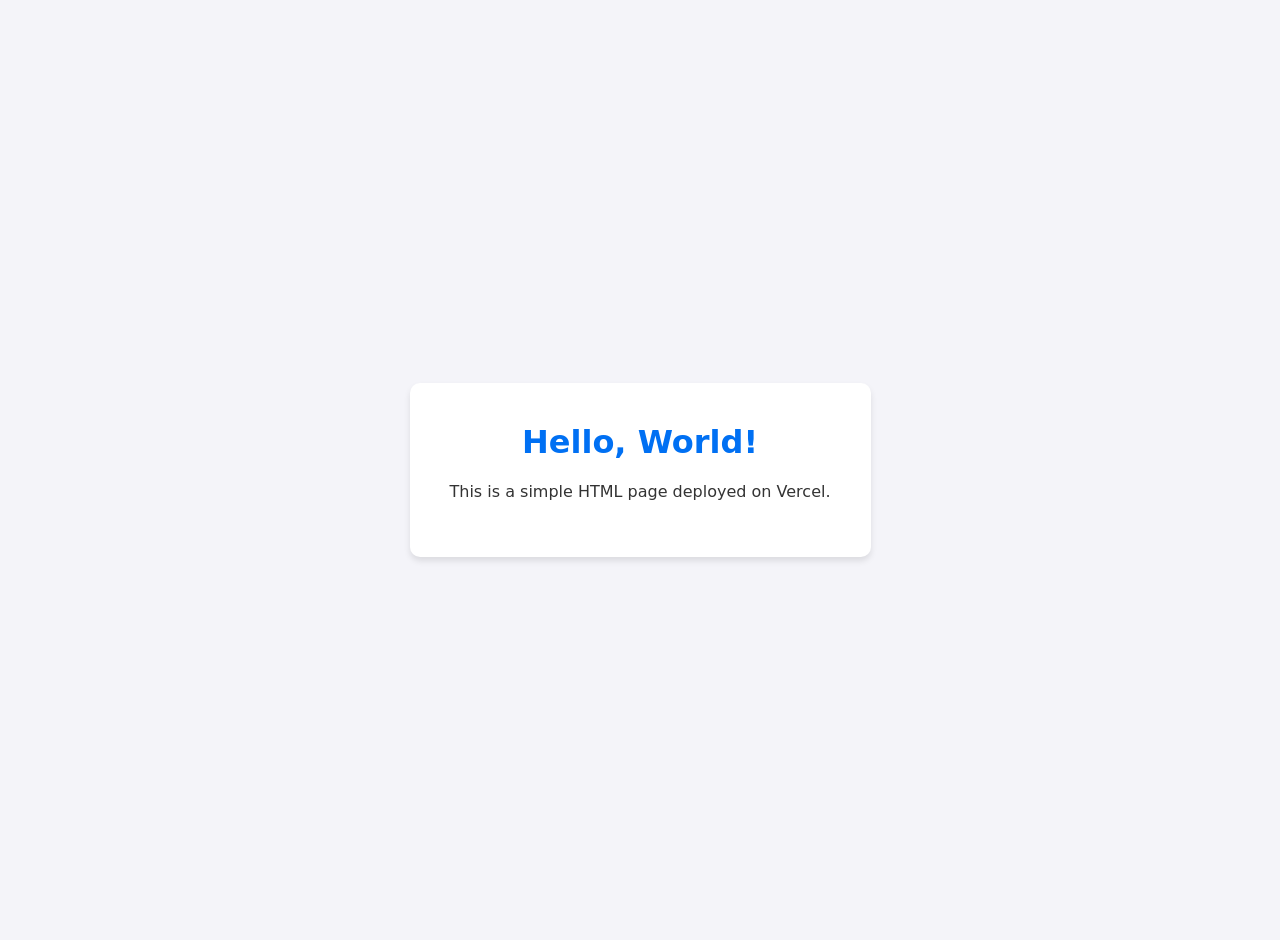
==== commit d6cf5df6: "reverce" ====
--- a/index.html
+++ b/index.html
@@ -1,93 +1,42 @@
-<!doctype html>
+<!DOCTYPE html>
 <html lang="en">
 <head>
-  <meta charset="UTF-8" />
-  <meta name="viewport" content="width=device-width, initial-scale=1, viewport-fit=cover" />
-  <meta name="theme-color" content="#0b1019" />
-  <meta name="description" content="A small thank you to Naturub for being part of our internship journey." />
-  <title>Thank You, Naturub — Our Journey</title>
-  <link rel="preconnect" href="https://fonts.googleapis.com" />
-  <link rel="preconnect" href="https://fonts.gstatic.com" crossorigin />
-  <link href="https://fonts.googleapis.com/css2?family=DM+Sans:wght@400;500;600;700&family=Playfair+Display:ital,wght@0,500;0,600;1,500&display=swap" rel="stylesheet" />
-  <link rel="preload" as="image" href="/img-20.jpeg" />
-  <link rel="stylesheet" href="./style.css" />
-  <script defer src="https://cdn.jsdelivr.net/npm/gsap@3.15/dist/gsap.min.js"></script>
-  <script defer src="https://cdn.jsdelivr.net/npm/gsap@3.15/dist/ScrollTrigger.min.js"></script>
-  <script defer src="./script.js"></script>
+    <meta charset="UTF-8">
+    <meta name="viewport" content="width=device-width, initial-scale=1.0">
+    <title>My Simple Website</title>
+    <style>
+        body {
+            font-family: system-ui, -apple-system, sans-serif;
+            background-color: #f4f4f9;
+            color: #333;
+            display: flex;
+            flex-direction: column;
+            align-items: center;
+            justify-content: center;
+            height: 100vh;
+            margin: 0;
+            text-align: center;
+            padding: 20px;
+        }
+        .container {
+            background: white;
+            padding: 40px;
+            border-radius: 10px;
+            box-shadow: 0 4px 6px rgba(0, 0, 0, 0.1);
+            max-width: 600px;
+        }
+        h1 {
+            color: #0070f3;
+            margin-top: 0;
+        }
+    </style>
 </head>
 <body>
-  <a class="skip-link" href="#main">Skip to content</a>
-  <div class="ambient ambient-one" aria-hidden="true"></div>
-  <div class="ambient ambient-two" aria-hidden="true"></div>
 
-  <header class="site-header">
-    <a class="wordmark" href="#top" aria-label="Naturub thank-you page, back to top">NATURUB <span class="wordmark-suffix">/ memories</span></a>
-    <a class="header-link" href="#memories">Explore our moments <span aria-hidden="true">↗</span></a>
-  </header>
+    <div class="container">
+        <h1>Hello, World!</h1>
+        <p>This is a simple HTML page deployed on Vercel.</p>
+    </div>
 
-  <main id="main">
-    <section class="hero" id="top" aria-labelledby="hero-title">
-      <img class="hero-photo" src="/img-20.jpeg" alt="A memory from our internship at Naturub" fetchpriority="high" />
-      <div class="hero-shade" aria-hidden="true"></div>
-      <div class="hero-content">
-        <p class="eyebrow hero-intro"><span class="tiny-spark" aria-hidden="true">✦</span> A little note from your interns</p>
-        <h1 id="hero-title">Some journeys<br />leave a <em>mark.</em></h1>
-        <p class="hero-copy">Ours is one of them. Thank you, Naturub, for the guidance, the opportunities, and the people who made it memorable.</p>
-        <a class="primary-link" href="#memories">Explore our memories <span aria-hidden="true">↗</span></a>
-      </div>
-      <div class="hero-bottom"><span>WITH GRATITUDE, ALWAYS</span><span>SCROLL TO EXPLORE ↓</span></div>
-    </section>
-
-    <section class="intro section-shell" aria-labelledby="intro-title">
-      <div class="intro-top reveal"><span class="section-index">01 / THE JOURNEY</span><span class="little-line" aria-hidden="true"></span><span class="section-index">A CHAPTER TO REMEMBER</span></div>
-      <div class="intro-layout">
-        <div class="reveal"><p class="eyebrow">To everyone at Naturub</p><h2 id="intro-title">More than an<br /><em>internship.</em></h2></div>
-        <div class="intro-right reveal"><p>We arrived ready to learn. We leave with new skills, meaningful experiences, and memories that will stay with us long after our final day.</p><p>To every mentor, colleague, and team who welcomed us, answered our questions, and made space for us to grow — <strong>thank you.</strong></p><div class="signature">With appreciation <span aria-hidden="true">♥</span><small>YOUR INTERNS</small></div></div>
-      </div>
-    </section>
-
-    <section class="memory-section section-shell" id="memories" aria-labelledby="memories-title">
-      <div class="memory-heading reveal"><div><p class="eyebrow">The little things that stay</p><h2 id="memories-title">Our <em>moments.</em></h2></div><p>Every picture holds a little piece of the journey.</p></div>
-      <div class="tab-bar" role="tablist" aria-label="Memory sections">
-        <button class="tab active" id="tab-gallery" type="button" role="tab" aria-selected="true" aria-controls="panel-gallery" data-tab="gallery">01 <span>Photo memories</span></button>
-        <button class="tab" id="tab-note" type="button" role="tab" aria-selected="false" aria-controls="panel-note" data-tab="note" tabindex="-1">02 <span>A note in code</span></button>
-        <span class="tab-indicator" aria-hidden="true"></span>
-      </div>
-
-      <div class="tab-panel" id="panel-gallery" role="tabpanel" aria-labelledby="tab-gallery" tabindex="0">
-        <div class="gallery-instructions"><span>11 little snapshots of a big chapter</span><span>Tap to view · Double-tap to ♥</span></div>
-        <div class="gallery" id="gallery" aria-label="Internship photo gallery"></div>
-      </div>
-
-      <div class="tab-panel terminal-panel" id="panel-note" role="tabpanel" aria-labelledby="tab-note" tabindex="0" hidden>
-        <div class="terminal-intro">
-          <p class="eyebrow">To every mentor and colleague</p>
-          <h3>Our gratitude, <em>in code.</em></h3>
-          <p>A little message for the people who helped us learn, grow and feel welcome.</p>
-        </div>
-        <div class="terminal-window" aria-label="An animated terminal displaying our thank-you message">
-          <div class="terminal-toolbar">
-            <span class="terminal-dots" aria-hidden="true"><i></i><i></i><i></i></span>
-            <span>naturub / gratitude.cmd</span>
-            <span class="terminal-status"><span class="terminal-status-dot" aria-hidden="true"></span> LIVE</span>
-          </div>
-          <div class="terminal-content">
-            <p class="terminal-prompt"><span class="prompt-arrow" aria-hidden="true">❯</span> naturub --show-gratitude</p>
-            <pre class="terminal-text"><code id="typed-message" aria-label="A little message from all of us, thanking our mentors for their guidance, patience, knowledge and kindness."></code><span class="terminal-cursor" aria-hidden="true">▌</span></pre>
-          </div>
-          <div class="terminal-footer"><span>WITH GRATITUDE · FROM YOUR INTERNS</span><button type="button" id="replay-typing" aria-label="Replay the thank-you message typing animation">↻ Replay</button></div>
-        </div>
-        <p class="terminal-footnote">Not every lesson is written in code. Some stay with us for life. ♥</p>
-      </div>
-    </section>
-
-    <section class="closing section-shell reveal" aria-labelledby="closing-title"><span class="closing-spark" aria-hidden="true">✳</span><p class="eyebrow">To the people who made it special</p><h2 id="closing-title">Thank you for<br /><em>everything.</em></h2><p>Here's to the lessons, the laughter, and all the memories in between.</p><a href="#top" class="back-top">Back to the beginning ↑</a></section>
-  </main>
-  <footer class="footer"><span>NATURUB / OUR JOURNEY</span><span>Made with gratitude ♥</span></footer>
-
-  <dialog class="lightbox" id="lightbox" aria-label="Photo viewer">
-    <div class="lightbox-shell"><div class="lightbox-top"><span id="lightbox-count">01 / 11</span><button id="close-lightbox" class="icon-button" type="button" aria-label="Close photo viewer">✕</button></div><div class="lightbox-stage"><button id="prev-photo" class="viewer-arrow previous" type="button" aria-label="Previous photo">←</button><div class="viewer-image-wrap" id="viewer-image-wrap"><img id="lightbox-image" alt="" draggable="false" /><span id="viewer-heart" class="viewer-heart" aria-hidden="true">♥</span></div><button id="next-photo" class="viewer-arrow next" type="button" aria-label="Next photo">→</button></div><div class="lightbox-bottom"><span id="lightbox-caption">A moment to remember</span><span>Swipe to explore</span></div></div>
-  </dialog>
-  <div class="sr-only" id="live-status" aria-live="polite"></div>
 </body>
-</html>
+</html>
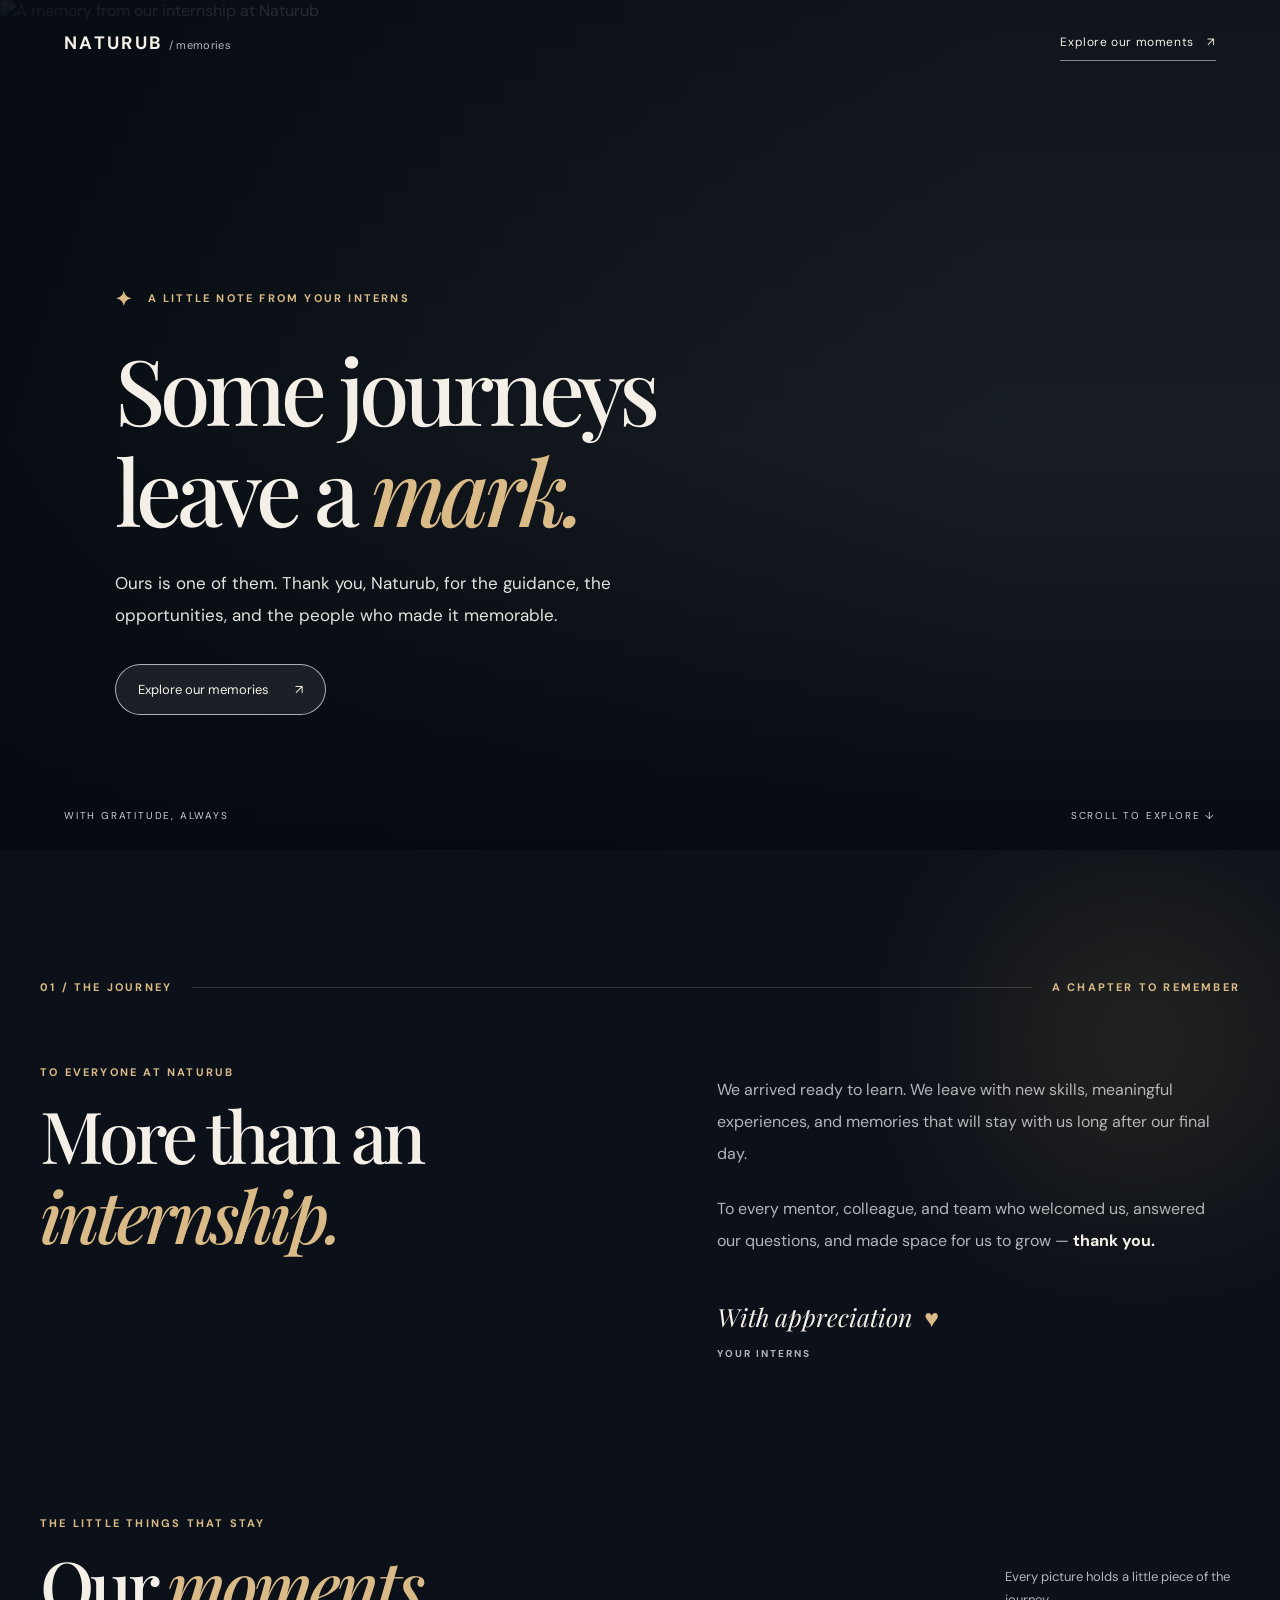
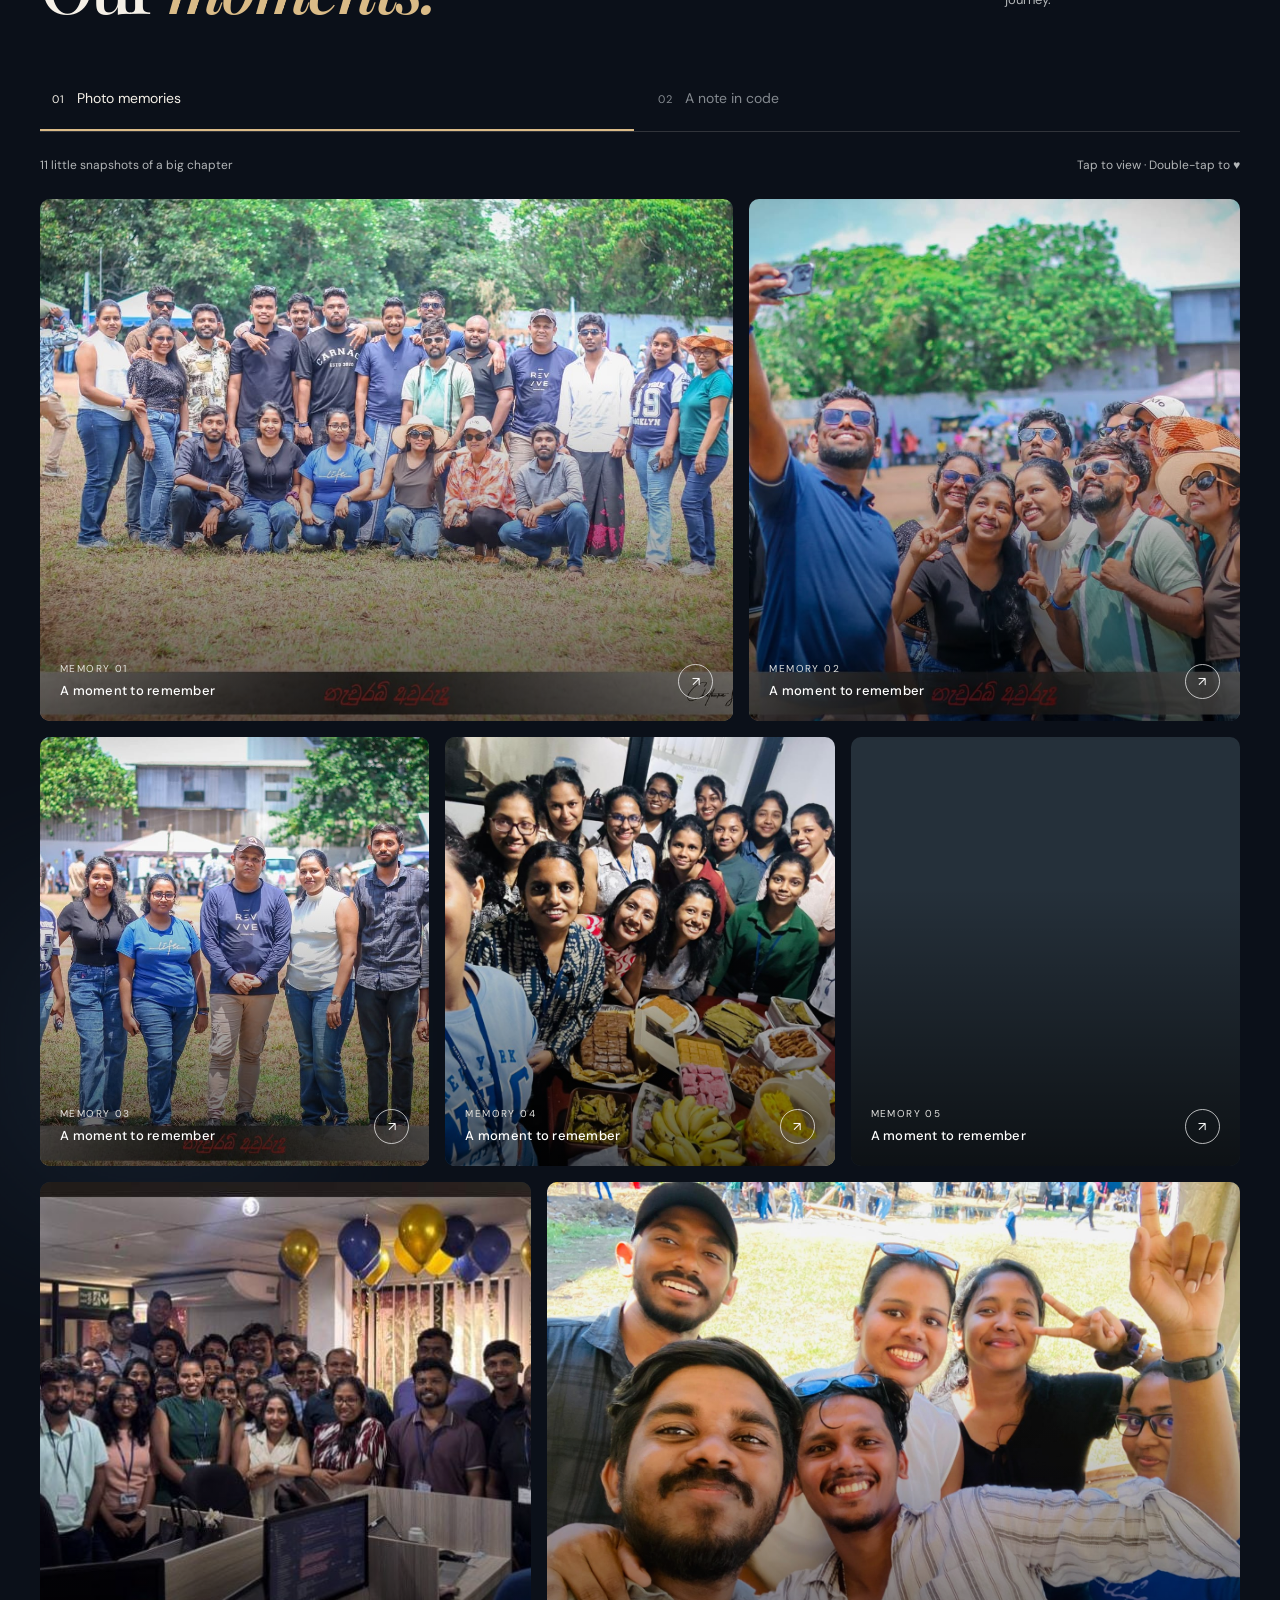
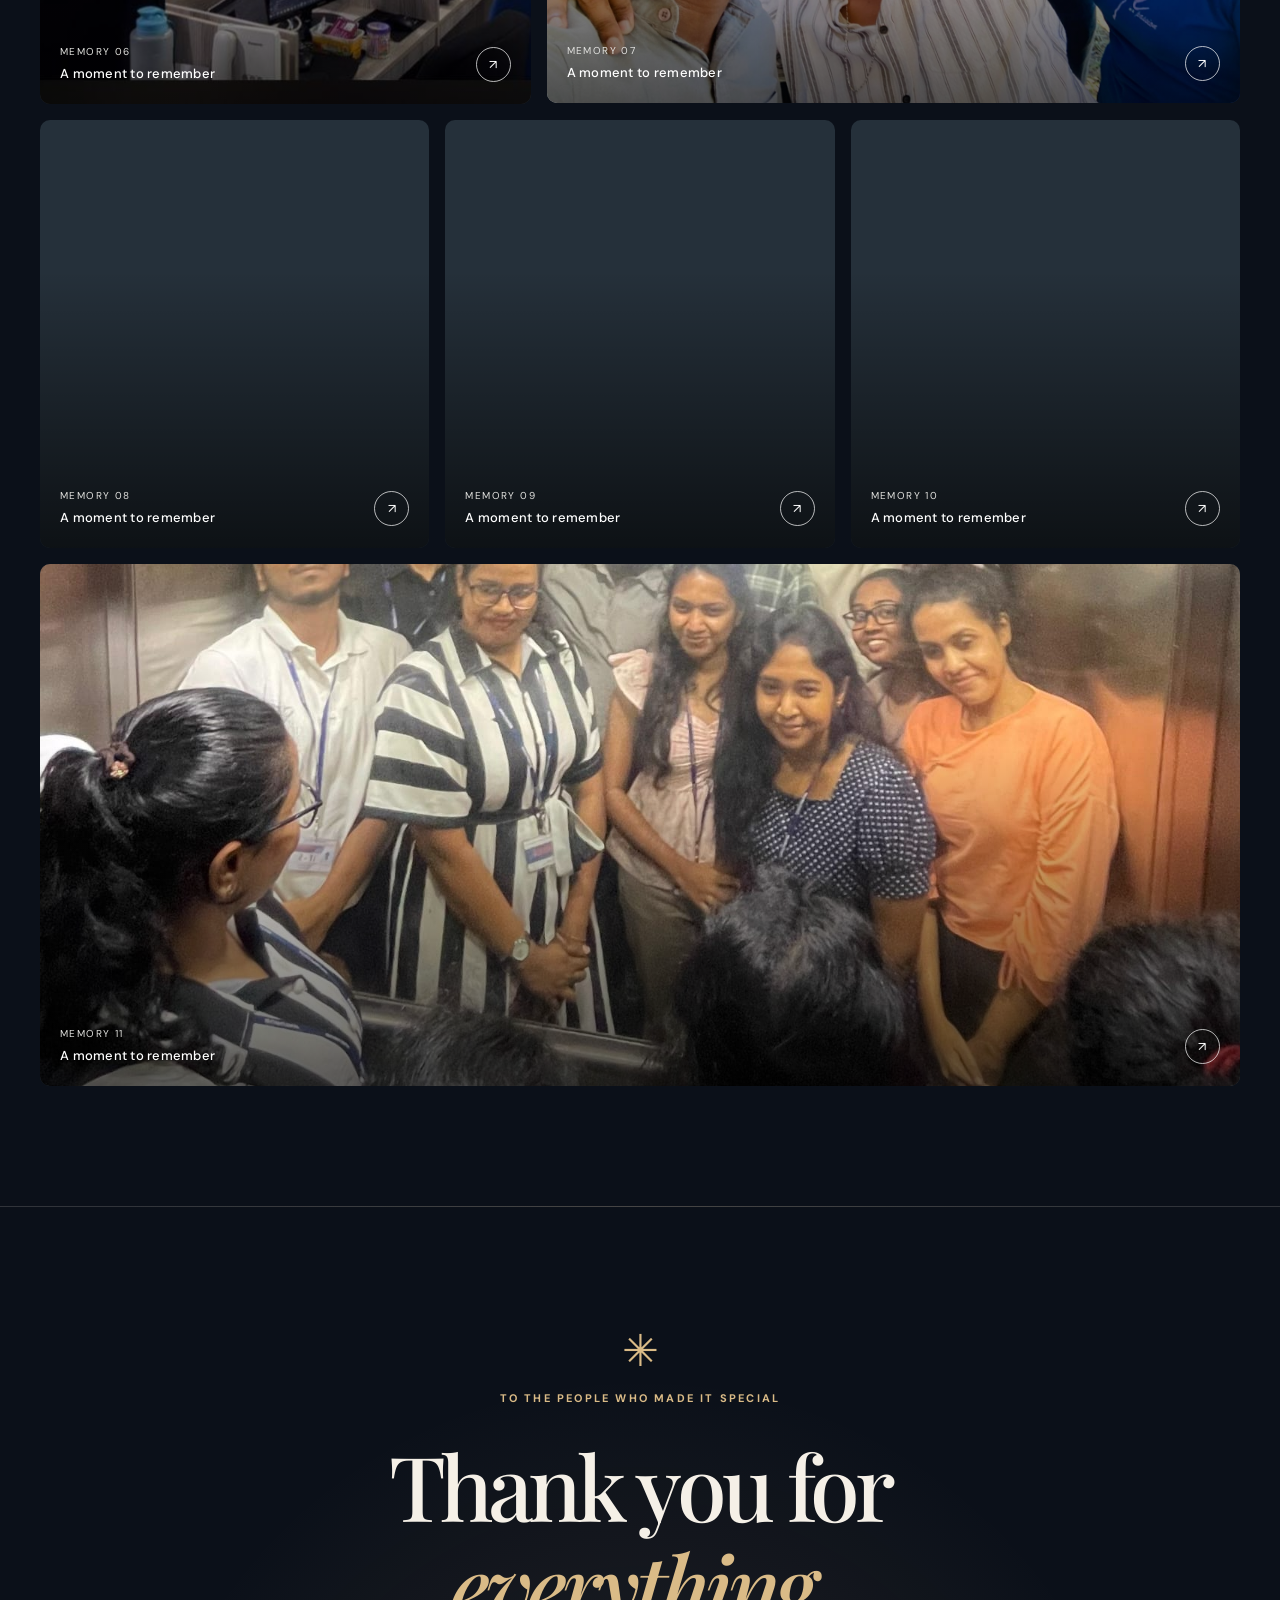
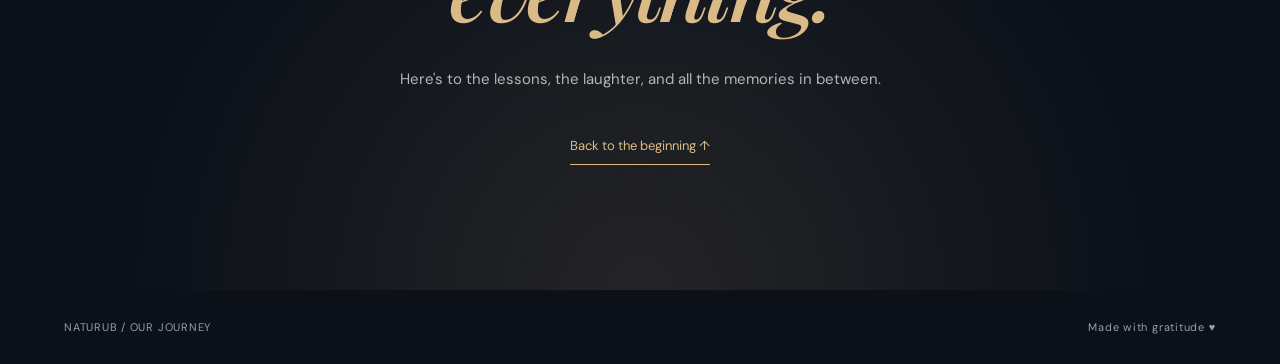
==== commit 9ab42549: "fixed" ====
--- a/index.html
+++ b/index.html
@@ -1,42 +1,93 @@
-<!DOCTYPE html>
+<!doctype html>
 <html lang="en">
 <head>
-    <meta charset="UTF-8">
-    <meta name="viewport" content="width=device-width, initial-scale=1.0">
-    <title>My Simple Website</title>
-    <style>
-        body {
-            font-family: system-ui, -apple-system, sans-serif;
-            background-color: #f4f4f9;
-            color: #333;
-            display: flex;
-            flex-direction: column;
-            align-items: center;
-            justify-content: center;
-            height: 100vh;
-            margin: 0;
-            text-align: center;
-            padding: 20px;
-        }
-        .container {
-            background: white;
-            padding: 40px;
-            border-radius: 10px;
-            box-shadow: 0 4px 6px rgba(0, 0, 0, 0.1);
-            max-width: 600px;
-        }
-        h1 {
-            color: #0070f3;
-            margin-top: 0;
-        }
-    </style>
+  <meta charset="UTF-8" />
+  <meta name="viewport" content="width=device-width, initial-scale=1, viewport-fit=cover" />
+  <meta name="theme-color" content="#0b1019" />
+  <meta name="description" content="A small thank you to Naturub for being part of our internship journey." />
+  <title>Thank You, Naturub — Our Journey</title>
+  <link rel="preconnect" href="https://fonts.googleapis.com" />
+  <link rel="preconnect" href="https://fonts.gstatic.com" crossorigin />
+  <link href="https://fonts.googleapis.com/css2?family=DM+Sans:wght@400;500;600;700&family=Playfair+Display:ital,wght@0,500;0,600;1,500&display=swap" rel="stylesheet" />
+  <link rel="preload" as="image" href="/img-20.jpeg" />
+  <link rel="stylesheet" href="./style.css" />
+  <script defer src="https://cdn.jsdelivr.net/npm/gsap@3.15/dist/gsap.min.js"></script>
+  <script defer src="https://cdn.jsdelivr.net/npm/gsap@3.15/dist/ScrollTrigger.min.js"></script>
+  <script defer src="./script.js"></script>
 </head>
 <body>
+  <a class="skip-link" href="#main">Skip to content</a>
+  <div class="ambient ambient-one" aria-hidden="true"></div>
+  <div class="ambient ambient-two" aria-hidden="true"></div>
 
-    <div class="container">
-        <h1>Hello, World!</h1>
-        <p>This is a simple HTML page deployed on Vercel.</p>
-    </div>
+  <header class="site-header">
+    <a class="wordmark" href="#top" aria-label="Naturub thank-you page, back to top">NATURUB <span class="wordmark-suffix">/ memories</span></a>
+    <a class="header-link" href="#memories">Explore our moments <span aria-hidden="true">↗</span></a>
+  </header>
 
+  <main id="main">
+    <section class="hero" id="top" aria-labelledby="hero-title">
+      <img class="hero-photo" src="/img-20.jpeg" alt="A memory from our internship at Naturub" fetchpriority="high" />
+      <div class="hero-shade" aria-hidden="true"></div>
+      <div class="hero-content">
+        <p class="eyebrow hero-intro"><span class="tiny-spark" aria-hidden="true">✦</span> A little note from your interns</p>
+        <h1 id="hero-title">Some journeys<br />leave a <em>mark.</em></h1>
+        <p class="hero-copy">Ours is one of them. Thank you, Naturub, for the guidance, the opportunities, and the people who made it memorable.</p>
+        <a class="primary-link" href="#memories">Explore our memories <span aria-hidden="true">↗</span></a>
+      </div>
+      <div class="hero-bottom"><span>WITH GRATITUDE, ALWAYS</span><span>SCROLL TO EXPLORE ↓</span></div>
+    </section>
+
+    <section class="intro section-shell" aria-labelledby="intro-title">
+      <div class="intro-top reveal"><span class="section-index">01 / THE JOURNEY</span><span class="little-line" aria-hidden="true"></span><span class="section-index">A CHAPTER TO REMEMBER</span></div>
+      <div class="intro-layout">
+        <div class="reveal"><p class="eyebrow">To everyone at Naturub</p><h2 id="intro-title">More than an<br /><em>internship.</em></h2></div>
+        <div class="intro-right reveal"><p>We arrived ready to learn. We leave with new skills, meaningful experiences, and memories that will stay with us long after our final day.</p><p>To every mentor, colleague, and team who welcomed us, answered our questions, and made space for us to grow — <strong>thank you.</strong></p><div class="signature">With appreciation <span aria-hidden="true">♥</span><small>YOUR INTERNS</small></div></div>
+      </div>
+    </section>
+
+    <section class="memory-section section-shell" id="memories" aria-labelledby="memories-title">
+      <div class="memory-heading reveal"><div><p class="eyebrow">The little things that stay</p><h2 id="memories-title">Our <em>moments.</em></h2></div><p>Every picture holds a little piece of the journey.</p></div>
+      <div class="tab-bar" role="tablist" aria-label="Memory sections">
+        <button class="tab active" id="tab-gallery" type="button" role="tab" aria-selected="true" aria-controls="panel-gallery" data-tab="gallery">01 <span>Photo memories</span></button>
+        <button class="tab" id="tab-note" type="button" role="tab" aria-selected="false" aria-controls="panel-note" data-tab="note" tabindex="-1">02 <span>A note in code</span></button>
+        <span class="tab-indicator" aria-hidden="true"></span>
+      </div>
+
+      <div class="tab-panel" id="panel-gallery" role="tabpanel" aria-labelledby="tab-gallery" tabindex="0">
+        <div class="gallery-instructions"><span>11 little snapshots of a big chapter</span><span>Tap to view · Double-tap to ♥</span></div>
+        <div class="gallery" id="gallery" aria-label="Internship photo gallery"></div>
+      </div>
+
+      <div class="tab-panel terminal-panel" id="panel-note" role="tabpanel" aria-labelledby="tab-note" tabindex="0" hidden>
+        <div class="terminal-intro">
+          <p class="eyebrow">To every mentor and colleague</p>
+          <h3>Our gratitude, <em>in code.</em></h3>
+          <p>A little message for the people who helped us learn, grow and feel welcome.</p>
+        </div>
+        <div class="terminal-window" aria-label="An animated terminal displaying our thank-you message">
+          <div class="terminal-toolbar">
+            <span class="terminal-dots" aria-hidden="true"><i></i><i></i><i></i></span>
+            <span>naturub / gratitude.cmd</span>
+            <span class="terminal-status"><span class="terminal-status-dot" aria-hidden="true"></span> LIVE</span>
+          </div>
+          <div class="terminal-content">
+            <p class="terminal-prompt"><span class="prompt-arrow" aria-hidden="true">❯</span> naturub --show-gratitude</p>
+            <pre class="terminal-text"><code id="typed-message" aria-label="A little message from all of us, thanking our mentors for their guidance, patience, knowledge and kindness."></code><span class="terminal-cursor" aria-hidden="true">▌</span></pre>
+          </div>
+          <div class="terminal-footer"><span>WITH GRATITUDE · FROM YOUR INTERNS</span><button type="button" id="replay-typing" aria-label="Replay the thank-you message typing animation">↻ Replay</button></div>
+        </div>
+        <p class="terminal-footnote">Not every lesson is written in code. Some stay with us for life. ♥</p>
+      </div>
+    </section>
+
+    <section class="closing section-shell reveal" aria-labelledby="closing-title"><span class="closing-spark" aria-hidden="true">✳</span><p class="eyebrow">To the people who made it special</p><h2 id="closing-title">Thank you for<br /><em>everything.</em></h2><p>Here's to the lessons, the laughter, and all the memories in between.</p><a href="#top" class="back-top">Back to the beginning ↑</a></section>
+  </main>
+  <footer class="footer"><span>NATURUB / OUR JOURNEY</span><span>Made with gratitude ♥</span></footer>
+
+  <dialog class="lightbox" id="lightbox" aria-label="Photo viewer">
+    <div class="lightbox-shell"><div class="lightbox-top"><span id="lightbox-count">01 / 11</span><button id="close-lightbox" class="icon-button" type="button" aria-label="Close photo viewer">✕</button></div><div class="lightbox-stage"><button id="prev-photo" class="viewer-arrow previous" type="button" aria-label="Previous photo">←</button><div class="viewer-image-wrap" id="viewer-image-wrap"><img id="lightbox-image" alt="" draggable="false" /><span id="viewer-heart" class="viewer-heart" aria-hidden="true">♥</span></div><button id="next-photo" class="viewer-arrow next" type="button" aria-label="Next photo">→</button></div><div class="lightbox-bottom"><span id="lightbox-caption">A moment to remember</span><span>Swipe to explore</span></div></div>
+  </dialog>
+  <div class="sr-only" id="live-status" aria-live="polite"></div>
 </body>
-</html>+</html>
--- a/style.css
+++ b/style.css
@@ -0,0 +1,1030 @@
+:root {
+  color-scheme:dark;
+  --bg:#0b1019;
+  --panel:#141c29;
+  --cream:#f5f0e7;
+  --muted:#b3b6b8;
+  --gold:#dabb87;
+  --line:rgba(245,240,231,.16);
+  --serif:"Playfair Display",Georgia,serif;
+  --sans:"DM Sans",Arial,sans-serif
+}
+* {
+  box-sizing:border-box
+}
+html {
+  scroll-behavior:smooth;
+  scroll-padding-top:88px
+}
+body {
+  margin:0;
+  min-width:320px;
+  background:var(--bg);
+  color:var(--cream);
+  font-family:var(--sans);
+  -webkit-font-smoothing:antialiased
+}
+body.modal-open {
+  overflow:hidden
+}
+button,a {
+  -webkit-tap-highlight-color:transparent
+}
+button {
+  font:inherit
+}
+a {
+  color:inherit;
+  text-decoration:none
+}
+img {
+  display:block;
+  max-width:100%
+}
+button:focus-visible,a:focus-visible,.tab-panel:focus-visible {
+  outline:2px solid var(--gold);
+  outline-offset:4px
+}
+::selection {
+  background:var(--gold);
+  color:var(--bg)
+}
+.sr-only {
+  position:absolute;
+  width:1px;
+  height:1px;
+  padding:0;
+  margin:-1px;
+  overflow:hidden;
+  clip:rect(0,0,0,0);
+  white-space:nowrap;
+  border:0
+}
+.skip-link {
+  position:fixed;
+  z-index:99;
+  top:-100px;
+  left:16px;
+  padding:12px;
+  background:var(--cream);
+  color:var(--bg)
+}
+.skip-link:focus {
+  top:12px
+}
+.ambient {
+  position:absolute;
+  pointer-events:none;
+  filter:blur(90px);
+  z-index:-1;
+  opacity:.25
+}
+.ambient-one {
+  width:280px;
+  height:280px;
+  background:#75623d;
+  top:900px;
+  right:0
+}
+.ambient-two {
+  width:300px;
+  height:300px;
+  background:#304a64;
+  top:2500px;
+  left:0
+}
+.site-header {
+  position:absolute;
+  z-index:10;
+  top:0;
+  left:0;
+  right:0;
+  display:flex;
+  align-items:center;
+  justify-content:space-between;
+  gap:12px;
+  padding:24px clamp(20px,5vw,84px)
+}
+.wordmark {
+  font-size:18px;
+  letter-spacing:.16em;
+  font-weight:700;
+  white-space:nowrap
+}
+.wordmark-star {
+  color:var(--gold);
+  margin:0 1px;
+  font-size:15px
+}
+.wordmark-suffix {
+  font-size:11px;
+  letter-spacing:.03em;
+  font-weight:400;
+  color:rgba(255,255,255,.7)
+}
+.header-link {
+  font-size:12px;
+  letter-spacing:.05em;
+  padding:10px 0;
+  border-bottom:1px solid rgba(255,255,255,.5)
+}
+.header-link span {
+  margin-left:10px
+}
+.hero {
+  position:relative;
+  display:flex;
+  align-items:flex-end;
+  min-height:min(850px,100svh);
+  overflow:hidden;
+  background:#232a2e;
+  isolation:isolate
+}
+.hero-photo,.hero-shade {
+  position:absolute;
+  inset:0;
+  width:100%;
+  height:100%
+}
+.hero-photo {
+  object-fit:cover;
+  object-position:center 45%;
+  z-index:-2
+}
+.hero-shade {
+  z-index:-1;
+  background:linear-gradient(90deg,rgba(5,10,17,.89),rgba(5,10,17,.37) 78%),linear-gradient(0deg,rgba(5,10,17,.93),transparent 48%,rgba(5,10,17,.48))
+}
+.hero-content {
+  width:min(100%,900px);
+  padding:165px clamp(22px,9vw,145px) 135px
+}
+.eyebrow,.section-index {
+  font-size:11px;
+  letter-spacing:.2em;
+  text-transform:uppercase;
+  font-weight:700;
+  color:var(--gold)
+}
+.hero-intro {
+  margin:0 0 26px
+}
+.tiny-spark {
+  font-size:20px;
+  vertical-align:middle;
+  margin-right:8px
+}
+.hero h1,h2,.closing h2 {
+  font-family:var(--serif);
+  font-weight:500;
+  letter-spacing:-.055em;
+  line-height:1.12
+}
+.hero h1 {
+  font-size:clamp(54px,7.1vw,112px);
+  margin:0;
+  white-space:nowrap
+}
+.hero em,h2 em,.closing em {
+  font-weight:500;
+  color:var(--gold)
+}
+.hero-copy {
+  font-size:clamp(14px,1.35vw,17px);
+  line-height:1.85;
+  color:#e5e3e0;
+  max-width:520px;
+  margin:27px 0 33px
+}
+.primary-link {
+  display:inline-flex;
+  align-items:center;
+  gap:26px;
+  border:1px solid rgba(255,255,255,.65);
+  border-radius:50px;
+  padding:16px 22px;
+  background:rgba(255,255,255,.08);
+  backdrop-filter:blur(8px);
+  font-size:13px;
+  transition:background .25s,color .25s,transform .25s
+}
+.primary-link:hover {
+  background:var(--cream);
+  color:var(--bg);
+  transform:translateY(-3px)
+}
+.hero-bottom {
+  position:absolute;
+  bottom:28px;
+  left:clamp(22px,5vw,84px);
+  right:clamp(22px,5vw,84px);
+  display:flex;
+  justify-content:space-between;
+  gap:20px;
+  font-size:10px;
+  letter-spacing:.18em;
+  color:rgba(255,255,255,.8)
+}
+.section-shell {
+  width:min(1200px,calc(100% - 72px));
+  margin:0 auto
+}
+.intro {
+  padding-top:130px;
+  padding-bottom:145px
+}
+.intro-top {
+  display:flex;
+  align-items:center;
+  gap:20px
+}
+.little-line {
+  height:1px;
+  background:var(--line);
+  flex:1
+}
+.intro-layout {
+  display:grid;
+  grid-template-columns:1.1fr 1fr;
+  gap:clamp(40px,8vw,120px);
+  margin-top:60px
+}
+.intro h2,.memory-heading h2,.code-heading h2 {
+  font-size:clamp(46px,5.6vw,78px);
+  margin:15px 0 0
+}
+.intro-right {
+  padding-top:20px;
+  max-width:510px
+}
+.intro-right p {
+  color:var(--muted);
+  line-height:2;
+  font-size:16px;
+  margin:0 0 23px
+}
+.intro-right strong {
+  color:var(--cream)
+}
+.signature {
+  margin-top:43px;
+  font-family:var(--serif);
+  font-style:italic;
+  font-size:25px
+}
+.signature span {
+  color:var(--gold);
+  padding-left:5px
+}
+.signature small {
+  display:block;
+  font:700 10px var(--sans);
+  letter-spacing:.2em;
+  color:var(--muted);
+  margin-top:14px
+}
+.memory-section {
+  padding-bottom:120px;
+  scroll-margin-top:30px
+}
+.memory-heading {
+  display:flex;
+  align-items:end;
+  justify-content:space-between;
+  gap:25px;
+  margin-bottom:42px
+}
+.memory-heading h2 {
+  margin-top:14px
+}
+.memory-heading>p {
+  color:var(--muted);
+  max-width:235px;
+  line-height:1.8;
+  font-size:13px
+}
+.tab-bar {
+  position:relative;
+  display:flex;
+  gap:12px;
+  overflow:hidden;
+  border-bottom:1px solid var(--line);
+  margin-bottom:24px
+}
+.tab {
+  flex:1;
+  text-align:left;
+  border:0;
+  background:transparent;
+  color:#858a90;
+  cursor:pointer;
+  padding:20px 12px 22px;
+  font-size:11px;
+  letter-spacing:.1em;
+  transition:color .2s;
+  min-height:65px
+}
+.tab span {
+  display:inline-block;
+  margin-left:8px;
+  font-size:14px;
+  letter-spacing:0
+}
+.tab.active {
+  color:var(--cream)
+}
+.tab-indicator {
+  position:absolute;
+  height:2px;
+  bottom:0;
+  left:0;
+  width:calc(50% - 6px);
+  background:var(--gold);
+  transition:transform .35s cubic-bezier(.2,.8,.2,1)
+}
+.tab-bar:has(#tab-note.active) .tab-indicator {
+  transform:translateX(calc(100% + 12px))
+}
+.tab-panel[hidden] {
+  display:none!important
+}
+.gallery-instructions {
+  display:flex;
+  justify-content:space-between;
+  gap:12px;
+  color:var(--muted);
+  font-size:12px;
+  line-height:1.6;
+  margin-bottom:24px
+}
+.gallery {
+  display:grid;
+  grid-template-columns:repeat(12,minmax(0,1fr));
+  gap:16px
+}
+.photo-card {
+  position:relative;
+  grid-column:span 4;
+  aspect-ratio:4/4.4;
+  margin:0;
+  background:#25303a;
+  overflow:hidden;
+  border-radius:10px
+}
+.photo-card:nth-child(1),.photo-card:nth-child(7) {
+  grid-column:span 7;
+  aspect-ratio:1.33
+}
+.photo-card:nth-child(2),.photo-card:nth-child(6) {
+  grid-column:span 5;
+  aspect-ratio:.94
+}
+.photo-card:nth-child(11) {
+  grid-column:span 12;
+  aspect-ratio:2.3
+}
+.photo-card:before {
+  content:"";
+  position:absolute;
+  inset:0;
+  background:linear-gradient(110deg,#202b36 8%,#374450 18%,#202b36 33%);
+  background-size:200% 100%;
+  animation:shimmer 1.3s linear infinite
+}
+.photo-card.loaded:before,.photo-card.is-error:before {
+  display:none
+}
+.photo-open {
+  display:block;
+  width:100%;
+  height:100%;
+  padding:0;
+  border:0;
+  background:none;
+  color:#fff;
+  cursor:zoom-in;
+  position:relative;
+  touch-action:manipulation
+}
+.photo-open img {
+  height:100%;
+  width:100%;
+  object-fit:cover;
+  opacity:0;
+  transition:opacity .45s,transform .8s cubic-bezier(.2,.7,.2,1)
+}
+.photo-card.loaded img {
+  opacity:1
+}
+.photo-card:hover img {
+  transform:scale(1.065)
+}
+.photo-open:after {
+  content:"";
+  position:absolute;
+  inset:35% 0 0;
+  background:linear-gradient(transparent,rgba(0,0,0,.64));
+  pointer-events:none
+}
+.photo-caption {
+  position:absolute;
+  bottom:22px;
+  left:20px;
+  right:20px;
+  z-index:1;
+  display:flex;
+  justify-content:space-between;
+  align-items:end;
+  gap:15px;
+  text-align:left;
+  font-size:13px;
+  letter-spacing:.02em
+}
+.photo-caption b {
+  font-weight:500
+}
+.photo-caption small {
+  display:block;
+  font-size:10px;
+  color:#e2e2df;
+  letter-spacing:.14em;
+  margin-bottom:7px
+}
+.photo-caption .expand {
+  height:35px;
+  width:35px;
+  border:1px solid rgba(255,255,255,.7);
+  border-radius:50%;
+  display:grid;
+  place-items:center;
+  flex-shrink:0
+}
+.heart-burst,.viewer-heart {
+  position:absolute;
+  top:50%;
+  left:50%;
+  transform:translate(-50%,-50%) scale(0);
+  font-size:clamp(70px,9vw,120px);
+  line-height:1;
+  color:#ff718f;
+  z-index:3;
+  pointer-events:none;
+  text-shadow:0 10px 35px rgba(0,0,0,.3)
+}
+.heart-burst.burst,.viewer-heart.burst {
+  animation:heart-pop .8s ease-out both
+}
+.photo-error {
+  display:none;
+  position:absolute;
+  inset:0;
+  align-items:center;
+  justify-content:center;
+  font-size:13px;
+  color:var(--cream);
+  text-align:center;
+  padding:20px
+}
+.photo-card.is-error .photo-error {
+  display:flex
+}
+.photo-card.is-error .photo-caption {
+  display:none
+}
+@keyframes shimmer {
+  to {
+    background-position-x:-200%
+  }
+}
+@keyframes heart-pop {
+  0% {
+    transform:translate(-50%,-50%) scale(0);
+    opacity:0
+  }
+  35% {
+    transform:translate(-50%,-50%) scale(1.25);
+    opacity:1
+  }
+  65% {
+    transform:translate(-50%,-60%) scale(1)
+  }
+  100% {
+    transform:translate(-50%,-100%) scale(.7);
+    opacity:0
+  }
+}
+.note-panel {
+  padding:25px 0 0
+}
+.letter {
+  position:relative;
+  max-width:850px;
+  margin:auto;
+  padding:clamp(32px,7vw,90px);
+  border:1px solid rgba(218,187,135,.32);
+  background:radial-gradient(circle at top right,rgba(218,187,135,.11),transparent 60%),#131b26;
+  border-radius:12px
+}
+.letter-mark {
+  position:absolute;
+  right:40px;
+  top:0;
+  font:140px var(--serif);
+  color:rgba(218,187,135,.18)
+}
+.letter h3 {
+  font:500 clamp(36px,5vw,58px) var(--serif);
+  margin:25px 0
+}
+.letter>p:not(.eyebrow) {
+  font-size:clamp(14px,1.45vw,17px);
+  line-height:2;
+  color:#d0d0d0;
+  position:relative
+}
+.letter .letter-closing {
+  margin-top:42px;
+  color:var(--cream)!important
+}
+.letter-closing strong {
+  font:italic 30px var(--serif);
+  color:var(--gold)
+}
+.code-section {
+  display:grid;
+  grid-template-columns:1fr 1fr;
+  gap:80px;
+  align-items:center;
+  padding-top:60px;
+  padding-bottom:165px
+}
+.code-card {
+  overflow:hidden;
+  min-width:0;
+  border-radius:14px;
+  border:1px solid rgba(218,187,135,.23);
+  background:#111a26;
+  box-shadow:0 25px 75px rgba(0,0,0,.3)
+}
+.code-toolbar {
+  height:48px;
+  display:flex;
+  align-items:center;
+  justify-content:space-between;
+  padding:0 20px;
+  background:#1c2633;
+  color:#aeb7c2;
+  font:12px monospace
+}
+.traffic-dots {
+  display:flex;
+  gap:6px
+}
+.traffic-dots i {
+  width:9px;
+  height:9px;
+  border-radius:50%;
+  background:#ea7772
+}
+.traffic-dots i:nth-child(2) {
+  background:#e3bd73
+}
+.traffic-dots i:nth-child(3) {
+  background:#83bb91
+}
+.code-body {
+  padding:25px clamp(16px,3.5vw,35px);
+  font:clamp(11px,1.4vw,16px)/1.8 Consolas,"Courier New",monospace;
+  white-space:nowrap;
+  overflow-x:auto
+}
+.code-body p {
+  margin:0
+}
+.code-purple {
+  color:#c5adfa
+}
+.code-gold {
+  color:var(--gold)
+}
+.code-green {
+  color:#9ccfb9
+}
+.code-indent {
+  padding-left:25px
+}
+.code-comment {
+  margin-top:23px!important;
+  color:#75889a
+}
+.code-typed {
+  color:#e8bb80;
+  min-height:1.8em
+}
+.cursor {
+  animation:blink .8s steps(1) infinite
+}
+@keyframes blink {
+  50% {
+    opacity:0
+  }
+}
+.closing {
+  position:relative;
+  overflow:hidden;
+  max-width:none;
+  width:100%;
+  padding:115px 20px 125px;
+  text-align:center;
+  background:radial-gradient(circle at 50% 100%,rgba(218,187,135,.12),transparent 55%);
+  border-top:1px solid var(--line)
+}
+.closing-spark {
+  color:var(--gold);
+  font-size:44px
+}
+.closing h2 {
+  font-size:clamp(55px,7vw,100px);
+  margin:30px 0
+}
+.closing>p:not(.eyebrow) {
+  color:var(--muted);
+  font-size:15px;
+  line-height:1.9
+}
+.back-top {
+  display:inline-block;
+  margin-top:28px;
+  border-bottom:1px solid var(--gold);
+  padding-bottom:10px;
+  color:var(--gold);
+  font-size:13px
+}
+.footer {
+  padding:30px clamp(20px,5vw,80px);
+  display:flex;
+  justify-content:space-between;
+  gap:15px;
+  font-size:11px;
+  color:#969ea8;
+  letter-spacing:.07em
+}
+.lightbox {
+  position:fixed;
+  inset:0;
+  width:100%;
+  height:100%;
+  max-width:none;
+  max-height:none;
+  border:0;
+  margin:0;
+  padding:0;
+  background:#080d14;
+  color:white
+}
+.lightbox::backdrop {
+  background:rgba(0,0,0,.9)
+}
+.lightbox[open] {
+  display:block
+}
+.lightbox-shell {
+  height:100%;
+  height:100dvh;
+  display:flex;
+  flex-direction:column;
+  padding:max(14px,env(safe-area-inset-top)) max(14px,env(safe-area-inset-right)) max(14px,env(safe-area-inset-bottom)) max(14px,env(safe-area-inset-left))
+}
+.lightbox-top,.lightbox-bottom {
+  display:flex;
+  justify-content:space-between;
+  align-items:center;
+  min-height:50px;
+  gap:12px;
+  font-size:12px;
+  color:#d2d0ca;
+  letter-spacing:.07em
+}
+.icon-button,.viewer-arrow {
+  background:rgba(255,255,255,.1);
+  border:1px solid rgba(255,255,255,.25);
+  color:white;
+  cursor:pointer;
+  display:grid;
+  place-items:center;
+  border-radius:50%;
+  flex-shrink:0
+}
+.icon-button {
+  height:42px;
+  width:42px
+}
+.viewer-arrow {
+  height:44px;
+  width:44px;
+  font-size:19px
+}
+.lightbox-stage {
+  flex:1;
+  min-height:0;
+  display:flex;
+  justify-content:space-between;
+  align-items:center;
+  gap:15px
+}
+.viewer-image-wrap {
+  position:relative;
+  display:grid;
+  place-items:center;
+  min-width:0;
+  min-height:0;
+  flex:1;
+  height:100%;
+  touch-action:pan-y
+}
+.viewer-image-wrap img {
+  max-width:100%;
+  max-height:100%;
+  width:auto;
+  height:auto;
+  object-fit:contain;
+  border-radius:4px;
+  user-select:none
+}
+.lightbox-bottom span:last-child {
+  color:#858e9a
+}
+.viewer-heart {
+  font-size:90px
+}
+@media(max-width:800px) {
+  .hero-content {
+    padding-left:35px;
+    padding-right:35px
+  }
+  .intro-layout,.code-section {
+    grid-template-columns:1fr;
+    gap:30px
+  }
+  .intro-right {
+    padding-top:0
+  }
+  .intro {
+    padding-top:90px;
+    padding-bottom:110px
+  }
+  .code-section {
+    padding-top:25px;
+    padding-bottom:100px
+  }
+  .gallery {
+    gap:11px
+  }
+  .memory-heading>p {
+    max-width:185px
+  }
+  .photo-caption {
+    bottom:15px;
+    left:14px;
+    right:14px
+  }
+  .photo-caption .expand {
+    height:29px;
+    width:29px
+  }
+}
+@media(max-width:600px) {
+  .site-header {
+    padding:21px
+  }
+  .wordmark {
+    font-size:15px;
+    letter-spacing:.1em
+  }
+  .wordmark-suffix {
+    font-size:9px
+  }
+  .header-link {
+    font-size:0;
+    border:1px solid rgba(255,255,255,.65);
+    border-radius:50%;
+    width:36px;
+    height:36px;
+    display:grid;
+    place-items:center;
+    padding:0
+  }
+  .header-link span {
+    font-size:18px;
+    margin:0
+  }
+  .hero {
+    min-height:88svh
+  }
+  .hero-photo {
+    object-position:52% center
+  }
+  .hero-shade {
+    background:linear-gradient(0deg,rgba(5,10,17,.96) 0%,rgba(5,10,17,.72) 48%,rgba(5,10,17,.25) 100%)
+  }
+  .hero-content {
+    padding:135px 23px 118px
+  }
+  .hero h1 {
+    font-size:clamp(41px,11.2vw,64px);
+    white-space:normal
+  }
+  .hero-copy {
+    font-size:14px;
+    margin:22px 0 27px
+  }
+  .hero-bottom {
+    left:23px;
+    right:23px;
+    bottom:20px;
+    font-size:8px
+  }
+  .section-shell {
+    width:calc(100% - 38px)
+  }
+  .intro {
+    padding-top:72px;
+    padding-bottom:100px
+  }
+  .intro-top {
+    gap:10px
+  }
+  .section-index {
+    font-size:8px;
+    letter-spacing:.1em
+  }
+  .intro-layout {
+    margin-top:40px
+  }
+  .intro h2,.memory-heading h2,.code-heading h2 {
+    font-size:clamp(43px,11vw,60px)
+  }
+  .intro-right p {
+    font-size:14px;
+    line-height:1.9
+  }
+  .memory-heading {
+    align-items:start;
+    flex-direction:column;
+    gap:5px;
+    margin-bottom:25px
+  }
+  .memory-heading>p {
+    max-width:100%
+  }
+  .tab {
+    padding:15px 6px;
+    font-size:9px;
+    letter-spacing:0
+  }
+  .tab span {
+    font-size:12px;
+    margin-left:3px
+  }
+  .tab-bar {
+    gap:5px
+  }
+  .tab-indicator {
+    width:calc(50% - 2.5px)
+  }
+  .tab-bar:has(#tab-note.active) .tab-indicator {
+    transform:translateX(calc(100% + 5px))
+  }
+  .gallery-instructions {
+    font-size:10px;
+    align-items:start;
+    flex-direction:column;
+    gap:4px
+  }
+  .gallery {
+    grid-template-columns:repeat(2,minmax(0,1fr));
+    gap:10px
+  }
+  .photo-card,.photo-card:nth-child(1),.photo-card:nth-child(2),.photo-card:nth-child(6),.photo-card:nth-child(7) {
+    grid-column:span 1;
+    aspect-ratio:.83
+  }
+  .photo-card:nth-child(1),.photo-card:nth-child(6),.photo-card:nth-child(11) {
+    grid-column:span 2;
+    aspect-ratio:1.35
+  }
+  .photo-caption {
+    bottom:11px;
+    left:11px;
+    right:11px;
+    font-size:11px
+  }
+  .photo-caption small {
+    font-size:8px;
+    margin-bottom:4px
+  }
+  .photo-caption .expand {
+    width:25px;
+    height:25px
+  }
+  .memory-section {
+    padding-bottom:75px
+  }
+  .letter {
+    padding:34px 23px
+  }
+  .letter-mark {
+    right:15px
+  }
+  .letter>p:not(.eyebrow) {
+    font-size:14px
+  }
+  .code-heading h2 {
+    margin-bottom:20px
+  }
+  .code-body {
+    font-size:11px
+  }
+  .code-indent {
+    padding-left:14px
+  }
+  .closing {
+    padding:90px 20px
+  }
+  .closing h2 {
+    font-size:clamp(48px,12vw,70px)
+  }
+  .footer {
+    font-size:9px;
+    flex-direction:column;
+    text-align:center
+  }
+  .lightbox-stage {
+    gap:3px;
+    position:relative
+  }
+  .viewer-arrow {
+    position:absolute;
+    bottom:8px;
+    z-index:2;
+    height:42px;
+    width:42px;
+    background:rgba(8,13,20,.8)
+  }
+  .previous {
+    left:5px
+  }
+  .next {
+    right:5px
+  }
+  .lightbox-bottom {
+    padding-bottom:46px;
+    font-size:10px
+  }
+  .lightbox-bottom span:last-child {
+    display:none
+  }
+}
+@media(prefers-reduced-motion:reduce) {
+  *,*:before,*:after {
+    scroll-behavior:auto!important;
+    animation-duration:.01ms!important;
+    animation-iteration-count:1!important;
+    transition-duration:.01ms!important
+  }
+}
+
+/* ===== Terminal thank-you: second gallery tab ===== */
+.wordmark { letter-spacing: .13em; }
+.terminal-panel { padding: clamp(12px, 3vw, 30px) 0 12px; }
+.terminal-intro { margin: 0 auto 30px; max-width: 850px; }
+.terminal-intro h3 { font: 500 clamp(34px, 5vw, 62px)/1.16 var(--serif); letter-spacing: -.04em; margin: 13px 0; }
+.terminal-intro h3 em { color: var(--gold); }
+.terminal-intro > p:last-child { color: var(--muted); line-height: 1.8; font-size: 14px; }
+.terminal-window { margin: 0 auto; max-width: 850px; border-radius: 16px; overflow: hidden; border: 1px solid rgba(218,187,135,.32); background: #09121b; box-shadow: 0 24px 80px rgba(0,0,0,.35); }
+.terminal-toolbar { display: flex; justify-content: space-between; align-items: center; gap: 10px; padding: 16px clamp(13px, 3vw, 22px); font: 11px/1.3 ui-monospace, SFMono-Regular, Consolas, monospace; color: #bcc7d2; background: #1c2633; }
+.terminal-dots { display: flex; flex-shrink: 0; gap: 6px; }
+.terminal-dots i { width: 9px; height: 9px; border-radius: 50%; background: #ea7772; }
+.terminal-dots i:nth-child(2) { background: #e3bd73; }
+.terminal-dots i:nth-child(3) { background: #83bb91; }
+.terminal-status { color: #93cda8; white-space: nowrap; }
+.terminal-status-dot { display: inline-block; width: 6px; height: 6px; margin-right: 4px; background: #91cba5; border-radius: 50%; }
+.terminal-content { min-height: 440px; padding: clamp(18px,4vw,36px); }
+.terminal-prompt { margin: 0 0 23px; font: clamp(11px, 1.6vw, 14px)/1.5 ui-monospace, SFMono-Regular, Consolas, monospace; color: #a4d4b0; overflow-wrap: anywhere; }
+.prompt-arrow { color: var(--gold); margin-right: 7px; }
+.terminal-text { margin: 0; white-space: pre-wrap; overflow-wrap: anywhere; word-break: normal; color: #e2e8ee; font: clamp(11px, 1.65vw, 15px)/1.8 ui-monospace, SFMono-Regular, Consolas, "Courier New", monospace; tab-size: 2; }
+.terminal-text code { font: inherit; }
+.terminal-cursor { color: var(--gold); animation: blink .85s steps(1,end) infinite; }
+.terminal-footer { display: flex; align-items: center; justify-content: space-between; gap: 12px; padding: 15px clamp(16px,4vw,36px); border-top: 1px solid rgba(255,255,255,.09); font: 10px/1.4 ui-monospace, SFMono-Regular, Consolas, monospace; letter-spacing: .06em; color: #a7b7c4; }
+.terminal-footer button { flex-shrink: 0; border: 1px solid rgba(218,187,135,.46); border-radius: 20px; padding: 8px 12px; color: var(--gold); background: transparent; font: inherit; cursor: pointer; }
+.terminal-footer button:hover, .terminal-footer button:focus-visible { background: rgba(218,187,135,.13); }
+.terminal-footnote { max-width: 850px; margin: 24px auto 0; color: var(--muted); font: italic clamp(17px,2.5vw,24px)/1.5 var(--serif); text-align: center; }
+@media(max-width:600px) {
+  .wordmark { font-size: 16px; letter-spacing: .09em; }
+  .terminal-toolbar { font-size: 9px; }
+  .terminal-content { min-height: 460px; padding: 20px 14px; }
+  .terminal-text { font-size: 11px; line-height: 1.9; }
+  .terminal-footer { font-size: 8px; }
+  .terminal-footer button { font-size: 10px; }
+}
+@media(prefers-reduced-motion:reduce) { .terminal-cursor { animation: none; } }
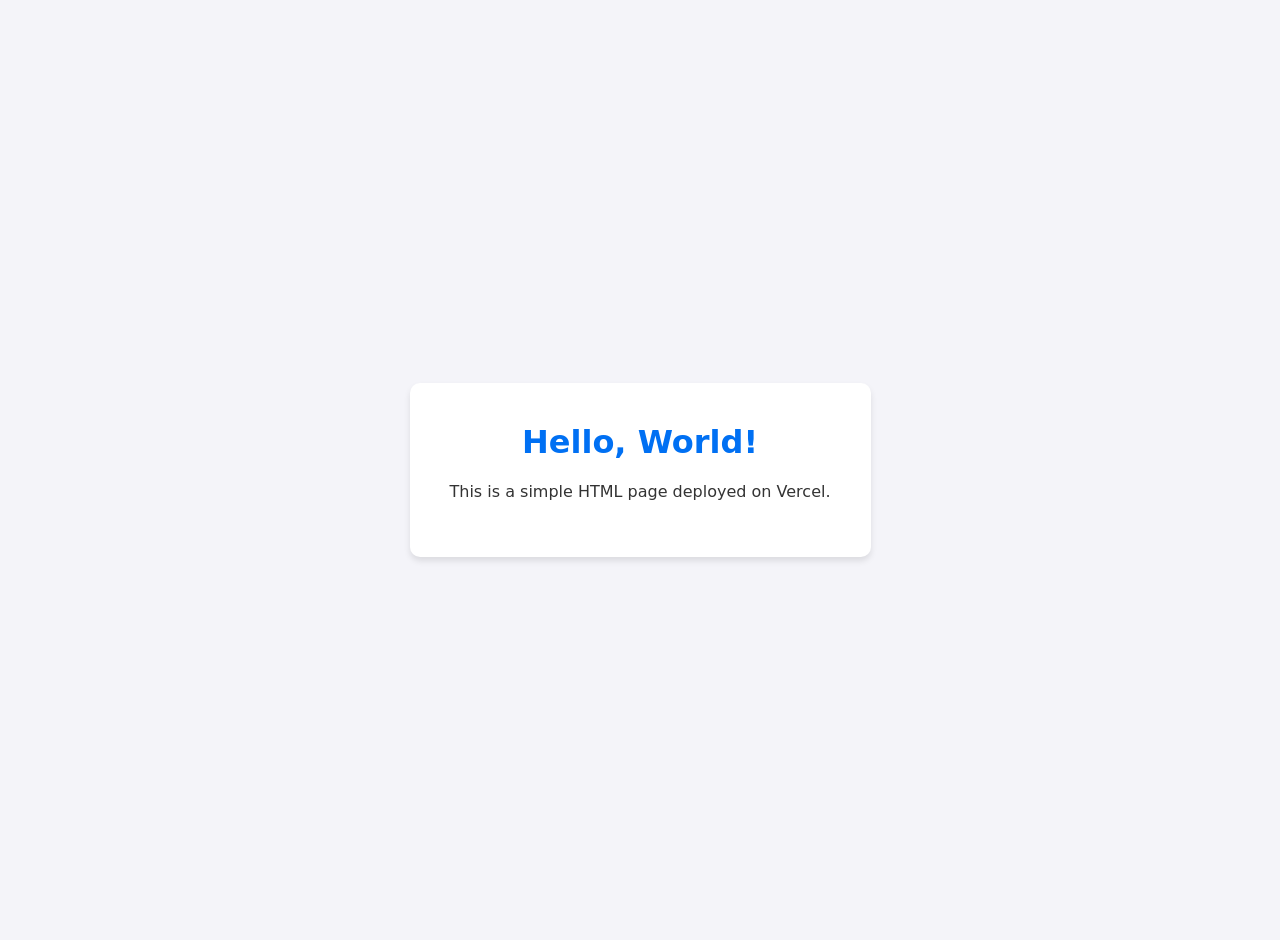
==== commit c56e066f: "try" ====
--- a/index.html
+++ b/index.html
@@ -1,93 +1,42 @@
-<!doctype html>
+<!DOCTYPE html>
 <html lang="en">
 <head>
-  <meta charset="UTF-8" />
-  <meta name="viewport" content="width=device-width, initial-scale=1, viewport-fit=cover" />
-  <meta name="theme-color" content="#0b1019" />
-  <meta name="description" content="A small thank you to Naturub for being part of our internship journey." />
-  <title>Thank You, Naturub — Our Journey</title>
-  <link rel="preconnect" href="https://fonts.googleapis.com" />
-  <link rel="preconnect" href="https://fonts.gstatic.com" crossorigin />
-  <link href="https://fonts.googleapis.com/css2?family=DM+Sans:wght@400;500;600;700&family=Playfair+Display:ital,wght@0,500;0,600;1,500&display=swap" rel="stylesheet" />
-  <link rel="preload" as="image" href="/img-20.jpeg" />
-  <link rel="stylesheet" href="./style.css" />
-  <script defer src="https://cdn.jsdelivr.net/npm/gsap@3.15/dist/gsap.min.js"></script>
-  <script defer src="https://cdn.jsdelivr.net/npm/gsap@3.15/dist/ScrollTrigger.min.js"></script>
-  <script defer src="./script.js"></script>
+    <meta charset="UTF-8">
+    <meta name="viewport" content="width=device-width, initial-scale=1.0">
+    <title>My Simple Website</title>
+    <style>
+        body {
+            font-family: system-ui, -apple-system, sans-serif;
+            background-color: #f4f4f9;
+            color: #333;
+            display: flex;
+            flex-direction: column;
+            align-items: center;
+            justify-content: center;
+            height: 100vh;
+            margin: 0;
+            text-align: center;
+            padding: 20px;
+        }
+        .container {
+            background: white;
+            padding: 40px;
+            border-radius: 10px;
+            box-shadow: 0 4px 6px rgba(0, 0, 0, 0.1);
+            max-width: 600px;
+        }
+        h1 {
+            color: #0070f3;
+            margin-top: 0;
+        }
+    </style>
 </head>
 <body>
-  <a class="skip-link" href="#main">Skip to content</a>
-  <div class="ambient ambient-one" aria-hidden="true"></div>
-  <div class="ambient ambient-two" aria-hidden="true"></div>
 
-  <header class="site-header">
-    <a class="wordmark" href="#top" aria-label="Naturub thank-you page, back to top">NATURUB <span class="wordmark-suffix">/ memories</span></a>
-    <a class="header-link" href="#memories">Explore our moments <span aria-hidden="true">↗</span></a>
-  </header>
+    <div class="container">
+        <h1>Hello, World!</h1>
+        <p>This is a simple HTML page deployed on Vercel.</p>
+    </div>
 
-  <main id="main">
-    <section class="hero" id="top" aria-labelledby="hero-title">
-      <img class="hero-photo" src="/img-20.jpeg" alt="A memory from our internship at Naturub" fetchpriority="high" />
-      <div class="hero-shade" aria-hidden="true"></div>
-      <div class="hero-content">
-        <p class="eyebrow hero-intro"><span class="tiny-spark" aria-hidden="true">✦</span> A little note from your interns</p>
-        <h1 id="hero-title">Some journeys<br />leave a <em>mark.</em></h1>
-        <p class="hero-copy">Ours is one of them. Thank you, Naturub, for the guidance, the opportunities, and the people who made it memorable.</p>
-        <a class="primary-link" href="#memories">Explore our memories <span aria-hidden="true">↗</span></a>
-      </div>
-      <div class="hero-bottom"><span>WITH GRATITUDE, ALWAYS</span><span>SCROLL TO EXPLORE ↓</span></div>
-    </section>
-
-    <section class="intro section-shell" aria-labelledby="intro-title">
-      <div class="intro-top reveal"><span class="section-index">01 / THE JOURNEY</span><span class="little-line" aria-hidden="true"></span><span class="section-index">A CHAPTER TO REMEMBER</span></div>
-      <div class="intro-layout">
-        <div class="reveal"><p class="eyebrow">To everyone at Naturub</p><h2 id="intro-title">More than an<br /><em>internship.</em></h2></div>
-        <div class="intro-right reveal"><p>We arrived ready to learn. We leave with new skills, meaningful experiences, and memories that will stay with us long after our final day.</p><p>To every mentor, colleague, and team who welcomed us, answered our questions, and made space for us to grow — <strong>thank you.</strong></p><div class="signature">With appreciation <span aria-hidden="true">♥</span><small>YOUR INTERNS</small></div></div>
-      </div>
-    </section>
-
-    <section class="memory-section section-shell" id="memories" aria-labelledby="memories-title">
-      <div class="memory-heading reveal"><div><p class="eyebrow">The little things that stay</p><h2 id="memories-title">Our <em>moments.</em></h2></div><p>Every picture holds a little piece of the journey.</p></div>
-      <div class="tab-bar" role="tablist" aria-label="Memory sections">
-        <button class="tab active" id="tab-gallery" type="button" role="tab" aria-selected="true" aria-controls="panel-gallery" data-tab="gallery">01 <span>Photo memories</span></button>
-        <button class="tab" id="tab-note" type="button" role="tab" aria-selected="false" aria-controls="panel-note" data-tab="note" tabindex="-1">02 <span>A note in code</span></button>
-        <span class="tab-indicator" aria-hidden="true"></span>
-      </div>
-
-      <div class="tab-panel" id="panel-gallery" role="tabpanel" aria-labelledby="tab-gallery" tabindex="0">
-        <div class="gallery-instructions"><span>11 little snapshots of a big chapter</span><span>Tap to view · Double-tap to ♥</span></div>
-        <div class="gallery" id="gallery" aria-label="Internship photo gallery"></div>
-      </div>
-
-      <div class="tab-panel terminal-panel" id="panel-note" role="tabpanel" aria-labelledby="tab-note" tabindex="0" hidden>
-        <div class="terminal-intro">
-          <p class="eyebrow">To every mentor and colleague</p>
-          <h3>Our gratitude, <em>in code.</em></h3>
-          <p>A little message for the people who helped us learn, grow and feel welcome.</p>
-        </div>
-        <div class="terminal-window" aria-label="An animated terminal displaying our thank-you message">
-          <div class="terminal-toolbar">
-            <span class="terminal-dots" aria-hidden="true"><i></i><i></i><i></i></span>
-            <span>naturub / gratitude.cmd</span>
-            <span class="terminal-status"><span class="terminal-status-dot" aria-hidden="true"></span> LIVE</span>
-          </div>
-          <div class="terminal-content">
-            <p class="terminal-prompt"><span class="prompt-arrow" aria-hidden="true">❯</span> naturub --show-gratitude</p>
-            <pre class="terminal-text"><code id="typed-message" aria-label="A little message from all of us, thanking our mentors for their guidance, patience, knowledge and kindness."></code><span class="terminal-cursor" aria-hidden="true">▌</span></pre>
-          </div>
-          <div class="terminal-footer"><span>WITH GRATITUDE · FROM YOUR INTERNS</span><button type="button" id="replay-typing" aria-label="Replay the thank-you message typing animation">↻ Replay</button></div>
-        </div>
-        <p class="terminal-footnote">Not every lesson is written in code. Some stay with us for life. ♥</p>
-      </div>
-    </section>
-
-    <section class="closing section-shell reveal" aria-labelledby="closing-title"><span class="closing-spark" aria-hidden="true">✳</span><p class="eyebrow">To the people who made it special</p><h2 id="closing-title">Thank you for<br /><em>everything.</em></h2><p>Here's to the lessons, the laughter, and all the memories in between.</p><a href="#top" class="back-top">Back to the beginning ↑</a></section>
-  </main>
-  <footer class="footer"><span>NATURUB / OUR JOURNEY</span><span>Made with gratitude ♥</span></footer>
-
-  <dialog class="lightbox" id="lightbox" aria-label="Photo viewer">
-    <div class="lightbox-shell"><div class="lightbox-top"><span id="lightbox-count">01 / 11</span><button id="close-lightbox" class="icon-button" type="button" aria-label="Close photo viewer">✕</button></div><div class="lightbox-stage"><button id="prev-photo" class="viewer-arrow previous" type="button" aria-label="Previous photo">←</button><div class="viewer-image-wrap" id="viewer-image-wrap"><img id="lightbox-image" alt="" draggable="false" /><span id="viewer-heart" class="viewer-heart" aria-hidden="true">♥</span></div><button id="next-photo" class="viewer-arrow next" type="button" aria-label="Next photo">→</button></div><div class="lightbox-bottom"><span id="lightbox-caption">A moment to remember</span><span>Swipe to explore</span></div></div>
-  </dialog>
-  <div class="sr-only" id="live-status" aria-live="polite"></div>
 </body>
-</html>
+</html>
